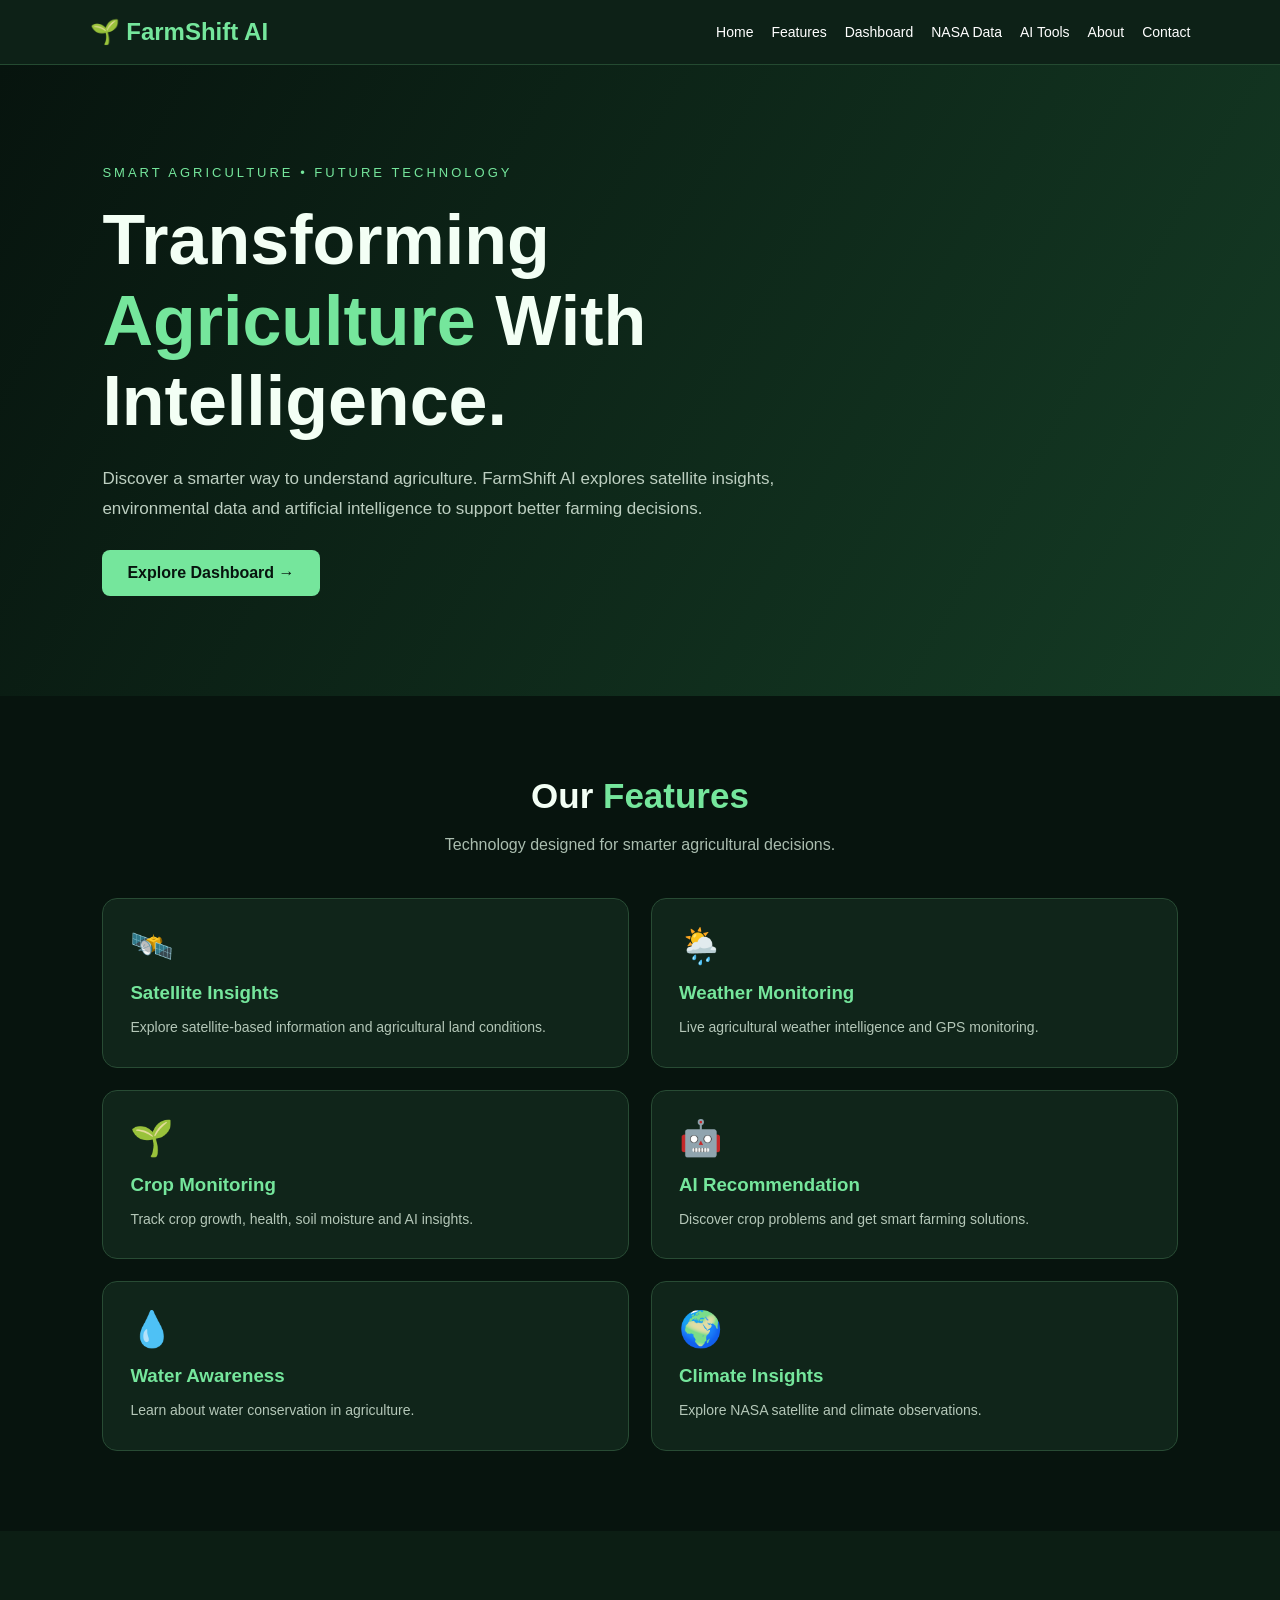
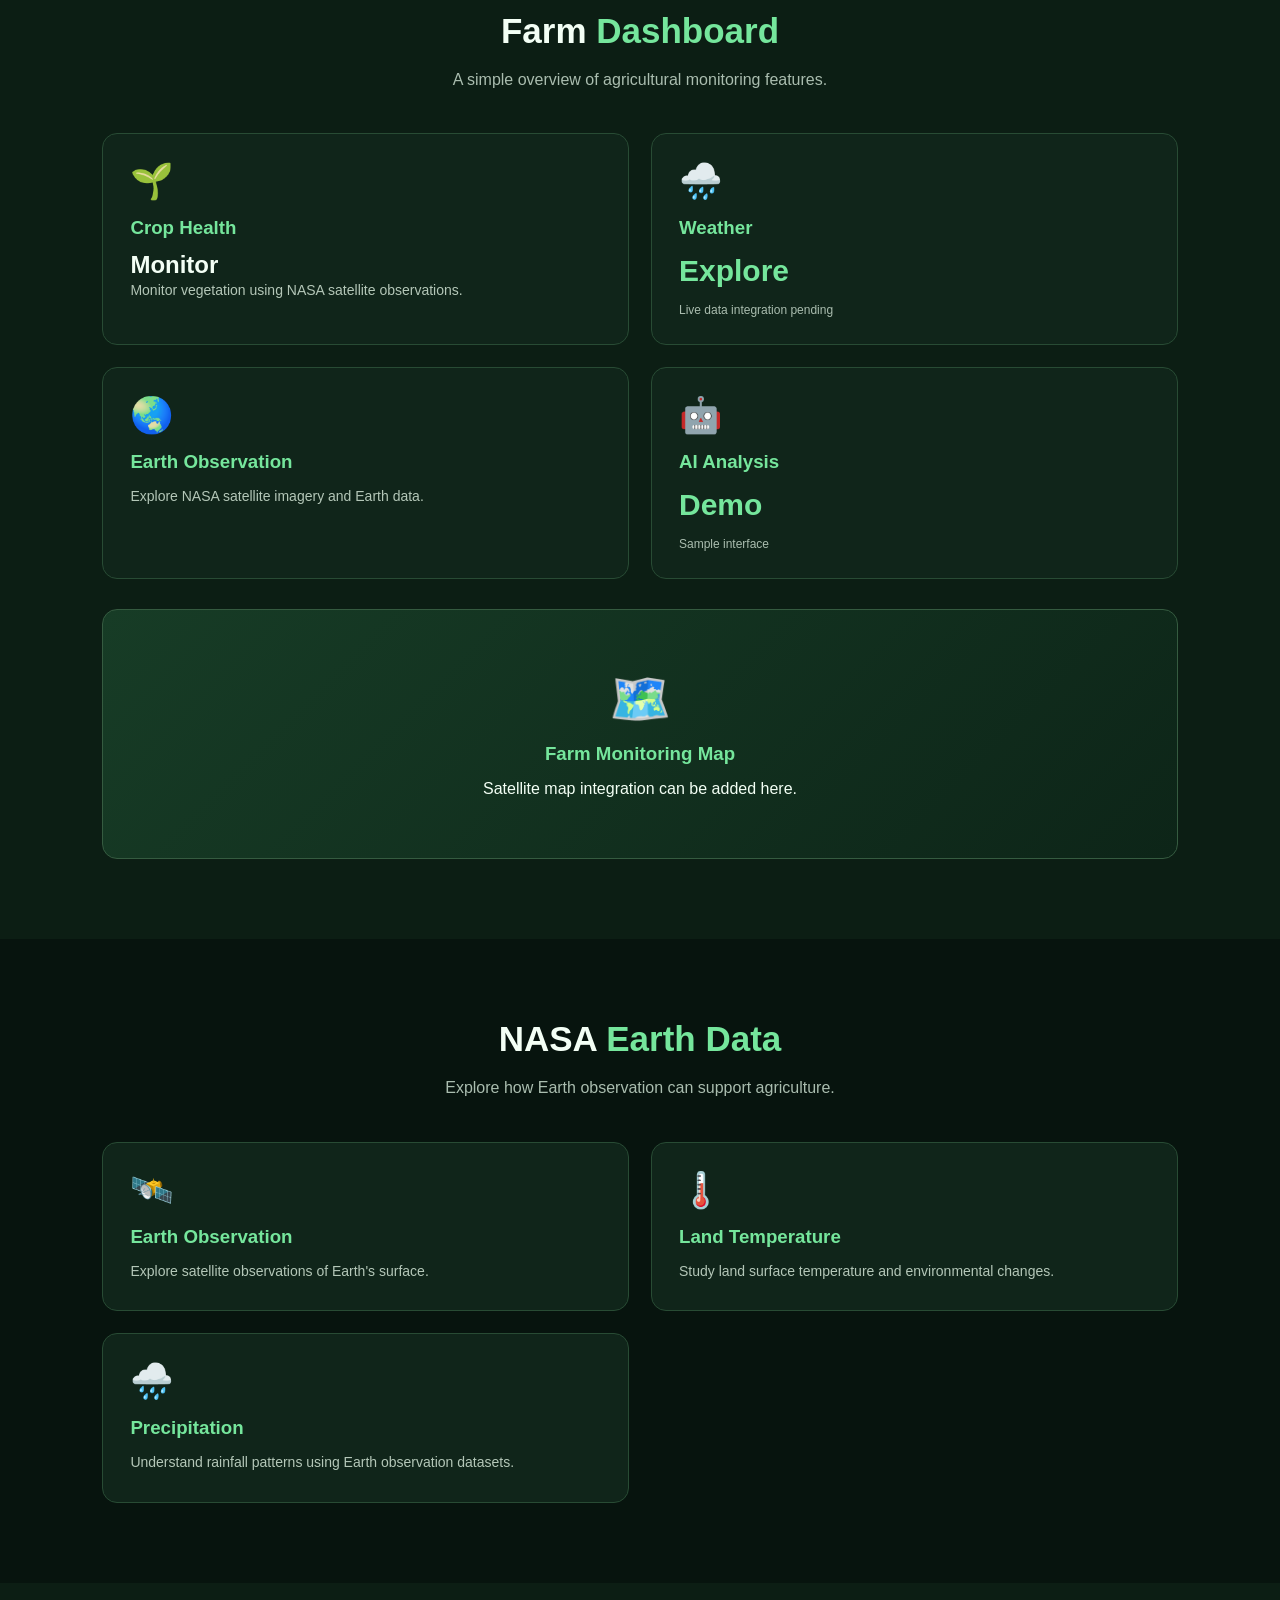
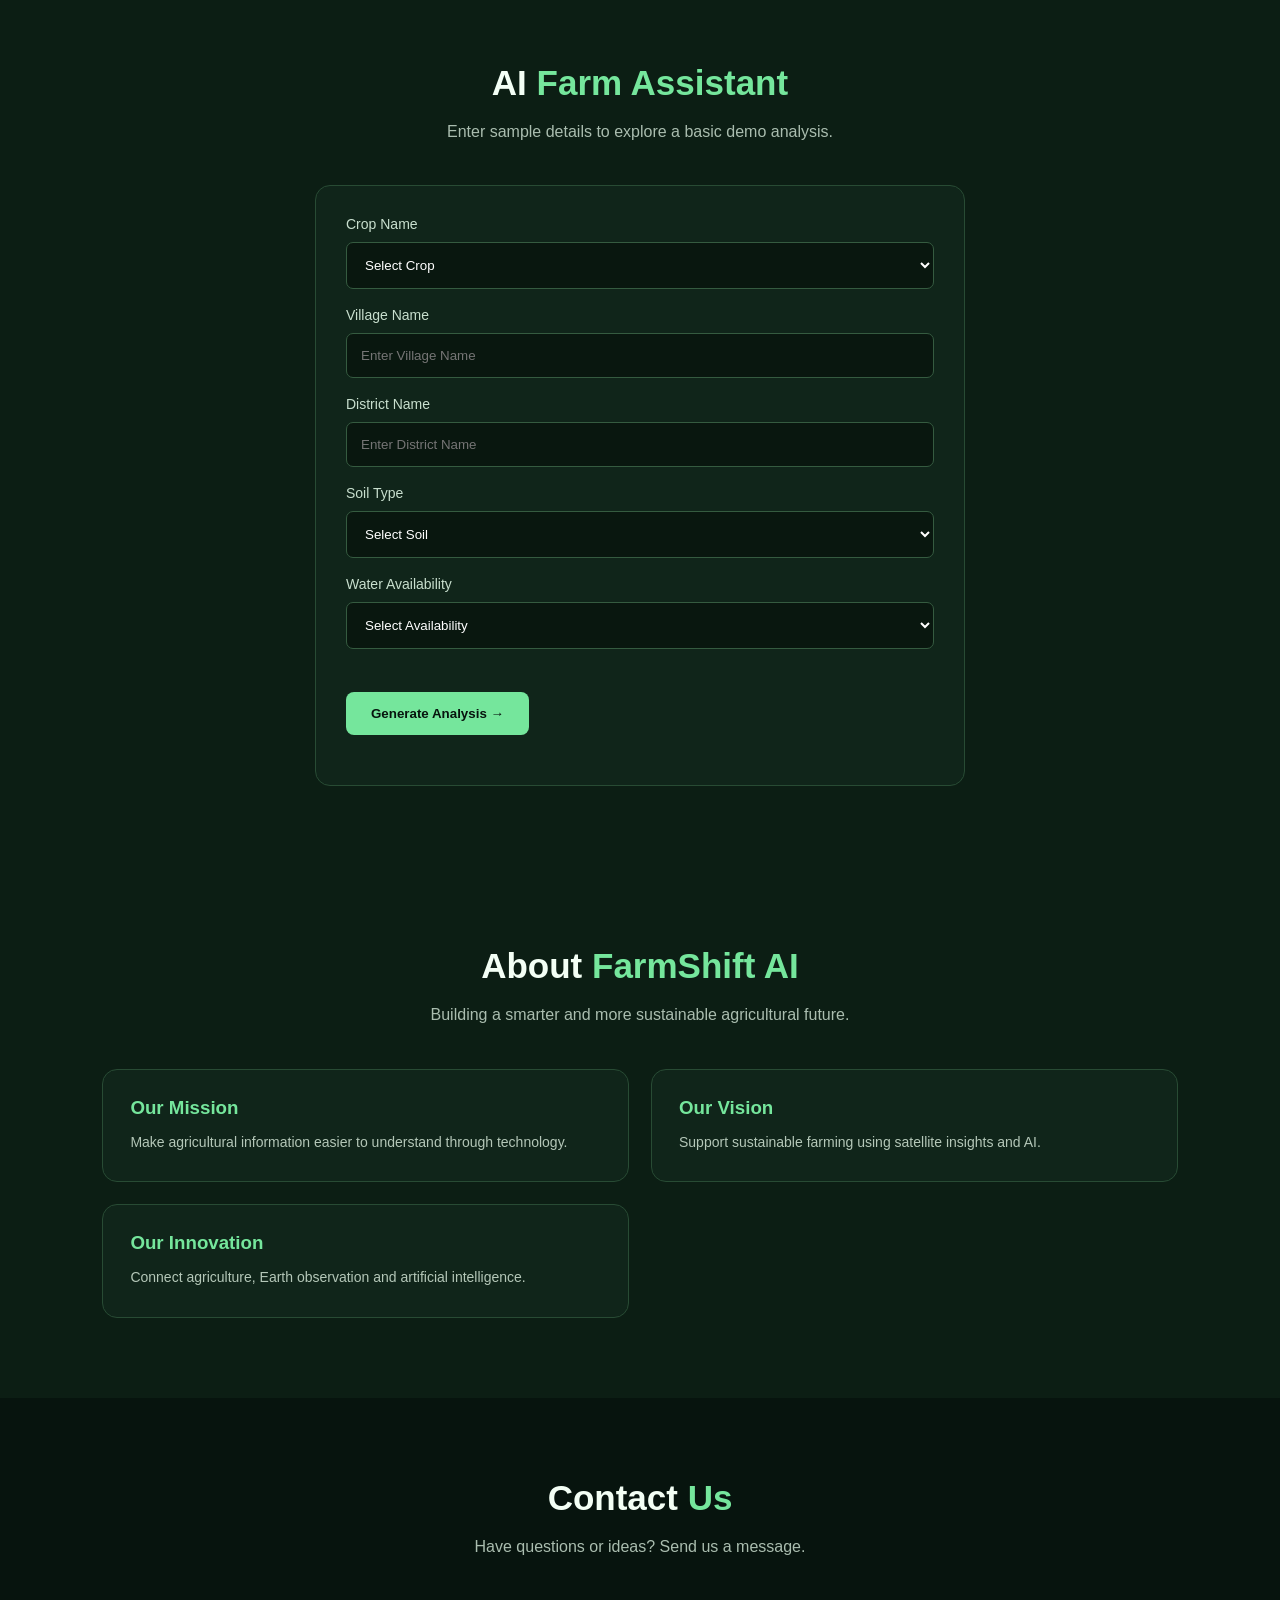
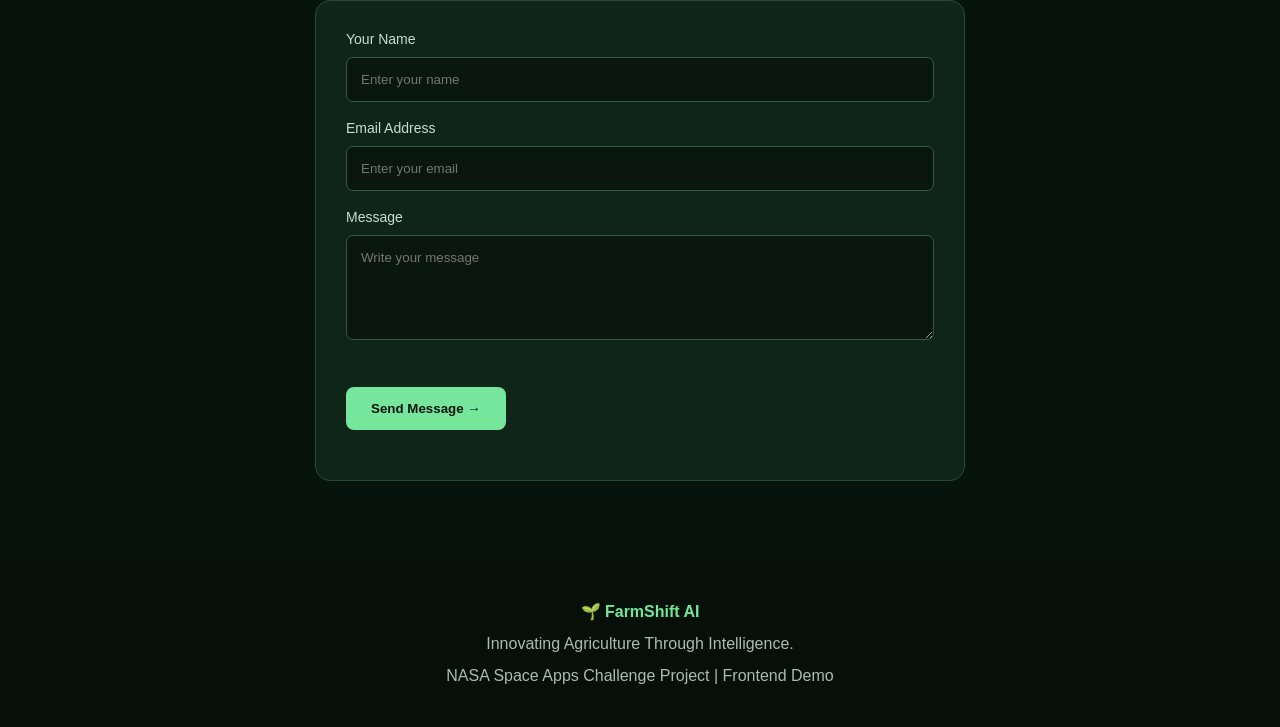
==== index.html @ 8198984f "index.html" ====
<!DOCTYPE html>
<html lang="en">
<head>
<meta charset="UTF-8">
<meta name="viewport" content="width=device-width, initial-scale=1.0">
<title>FarmShift AI - Smart Agriculture</title>

<style>
* {
 margin:0;
 padding:0;
 box-sizing:border-box;
 scroll-behavior:smooth;
 font-family:Arial,sans-serif;
}
body {
 background:#07140e;
 color:#f3fff5;
}
header {
 position:sticky;
 top:0;
 z-index:100;
 background:#0d2117;
 padding:18px 7%;
 display:flex;
 justify-content:space-between;
 align-items:center;
 border-bottom:1px solid #244a31;
}
.logo {
 font-size:24px;
 font-weight:bold;
 color:#75e69c;
}
nav {display:flex;gap:18px}
nav a {
 color:white;
 text-decoration:none;
 font-size:14px;
}
nav a:hover {color:#75e69c}
.menu {
 display:none;
 background:none;
 color:white;
 border:0;
 font-size:25px;
}
.hero {
 min-height:570px;
 padding:100px 8%;
 display:flex;
 align-items:center;
 background:linear-gradient(120deg,#07140e,#153c25);
}
.hero-content {max-width:700px}
.tag {
 color:#75e69c;
 letter-spacing:3px;
 margin-bottom:20px;
 font-size:13px;
}
h1 {
 font-size:clamp(40px,7vw,70px);
 line-height:1.15;
 margin-bottom:22px;
}
h1 span,.green {color:#75e69c}
.hero p {
 color:#bdcfc1;
 line-height:1.8;
 font-size:17px;
}
.btn {
 display:inline-block;
 margin-top:25px;
 padding:14px 25px;
 background:#75e69c;
 color:#07140e;
 border:0;
 border-radius:8px;
 font-weight:bold;
 cursor:pointer;
 text-decoration:none;
}
.btn:hover {background:#a6f5bb}
section {padding:80px 8%}
.heading {
 text-align:center;
 margin-bottom:40px;
}
.heading h2 {
 font-size:35px;
 margin-bottom:15px;
}
.heading p {
 color:#aabdaf;
 line-height:1.7;
}
.cards {
  display: grid;
  grid-template-columns: repeat(2, minmax(0, 1fr));
  gap: 22px;
  align-items: stretch;
}
.card {
  width: 100%;
  box-sizing: border-box;
  background: #10251a;
  border: 1px solid #284b34;
  border-radius: 15px;
  padding: 27px;
  transition: .3s;
}
.card:hover {
 transform:translateY(-5px);
 border-color:#75e69c;
}
.icon {font-size:35px;margin-bottom:15px}
.card h3 {
 color:#75e69c;
 margin-bottom:12px;
}
.card p {
 color:#b4c7b8;
 line-height:1.7;
 font-size:14px;
}
.dashboard {background:#0c1e14}
.stat {
 font-size:30px;
 color:#75e69c;
 font-weight:bold;
 margin:15px 0;
}
.small {color:#aabdaf;font-size:12px}
.map {
 min-height:250px;
 margin-top:30px;
 padding:25px;
 border-radius:15px;
 background:linear-gradient(135deg,#173c26,#0d2518);
 border:1px solid #355b40;
 display:flex;
 align-items:center;
 justify-content:center;
 text-align:center;
}
.map h3 {color:#75e69c;margin:15px}
.formbox {
 max-width:650px;
 margin:auto;
 background:#10251a;
 border:1px solid #284b34;
 padding:30px;
 border-radius:15px;
}
label {
 display:block;
 color:#c8dfce;
 font-size:14px;
}
input,select,textarea {
 width:100%;
 padding:14px;
 margin:10px 0 18px;
 background:#09170f;
 color:white;
 border:1px solid #355b40;
 border-radius:7px;
}
.result {
 margin-top:20px;
 color:#75e69c;
 line-height:1.8;
}
.about {background:#0c1e14}
footer {
 background:#061009;
 text-align:center;
 padding:35px;
 color:#aabdaf;
 line-height:2;
}
footer strong {color:#75e69c}

@media(max-width:750px) {
 header {padding:17px 5%}
 .menu {display:block}
 nav {
  display:none;
  position:absolute;
  top:65px;
  left:0;
  width:100%;
  padding:20px;
  background:#0d2117;
  flex-direction:column;
 }
 nav.show {display:flex}
 .hero {padding:80px 7%;min-height:480px}
 section {padding:65px 6%}
 .heading h2 {font-size:29px}
}
</style>
</head>

<body>

<header>
 <div class="logo">🌱 FarmShift AI</div>
 <button class="menu" onclick="toggleMenu()">☰</button>
 <nav id="nav">
  <a href="#home">Home</a>
  <a href="#features">Features</a>
  <a href="#dashboard">Dashboard</a>
  <a href="#nasa">NASA Data</a>
  <a href="#ai">AI Tools</a>
  <a href="#about">About</a>
  <a href="#contact">Contact</a>
 </nav>
</header>

<!-- HOME -->
<div class="hero" id="home">
 <div class="hero-content">
  <div class="tag">SMART AGRICULTURE • FUTURE TECHNOLOGY</div>
  <h1>Transforming <span>Agriculture</span> With Intelligence.</h1>
  <p>Discover a smarter way to understand agriculture. FarmShift AI explores satellite insights, environmental data and artificial intelligence to support better farming decisions.</p>
  <a href="#dashboard" class="btn">Explore Dashboard →</a>
 </div>
</div>

<!-- FEATURES -->
<section id="features">
 <div class="heading">
  <h2>Our <span class="green">Features</span></h2>
  <p>Technology designed for smarter agricultural decisions.</p>
 </div>
 
<div class="cards">
  <div class="card" onclick="window.location.href='/satellite'">
    <div class="icon">🛰️</div>
    <h3>Satellite Insights</h3>
    <p>Explore satellite-based information and agricultural land conditions.</p>
  </div>

  <div class="card" onclick="window.location.href='/weather-dashboard'">
    <div class="icon">🌦️</div>
    <h3>Weather Monitoring</h3>
    <p>Live agricultural weather intelligence and GPS monitoring.</p>
  </div>

  
<div class="card" onclick="window.location.href='/crop'">
    <div class="icon">🌱</div>
    <h3>Crop Monitoring</h3>
    <p>Track crop growth, health, soil moisture and AI insights.</p>
</div>
 

  
<div class="card" onclick="window.location.href='/ai-recommendation'">
    <div class="icon">🤖</div>
    <h3>AI Recommendation</h3>
    <p>Discover crop problems and get smart farming solutions.</p>
</div>
 

  <div class="card" onclick="window.location.href='/water-awareness'">
    <div class="icon">💧</div>
    <h3>Water Awareness</h3>
    <p>Learn about water conservation in agriculture.</p>
  </div>

  <div class="card" onclick="window.location.href='/climate-insights'">
    <div class="icon">🌍</div>
    <h3>Climate Insights</h3>
    <p>Explore NASA satellite and climate observations.</p>
  </div>
 

 
</div>
</section>
 

<!-- DASHBOARD -->
<section class="dashboard" id="dashboard">

 <div class="heading">
  <h2>Farm <span class="green">Dashboard</span></h2>
  <p>A simple overview of agricultural monitoring features.</p>
 </div>

 <div class="cards">

  <div class="card" onclick="window.location.href='/crop-health'">
    <div class="icon">🌱</div>
    <h3>Crop Health</h3>
    <h2>Monitor</h2>
    <p>Monitor vegetation using NASA satellite observations.</p>
  </div>

  <!-- Weather -->
  <div class="card" onclick="window.location.href='/weather-dashboard'">
   <div class="icon">🌧️</div>
   <h3>Weather</h3>
   <div class="stat">Explore</div>
   <div class="small">Live data integration pending</div>
  </div>

  <!-- Satellite -->
  <div class="card" onclick="window.location.href='/earth-observation'">
    <div class="icon">🌏</div>
    <h3>Earth Observation</h3>
    <p>Explore NASA satellite imagery and Earth data.</p>
</div>

  <!-- AI Analysis -->
  <div class="card" onclick="showFeature('dashboardAI')">
   <div class="icon">🤖</div>
   <h3>AI Analysis</h3>
   <div class="stat">Demo</div>
   <div class="small">Sample interface</div>
  </div>

 </div>

 <!-- Farm Monitoring Map -->
 <div class="map" onclick="showFeature('map')">

  <div>
   <div style="font-size:50px">🗺️</div>
   <h3>Farm Monitoring Map</h3>
   <p>Satellite map integration can be added here.</p>
  </div>

 </div>

</section>

<!-- NASA DATA -->
<section id="nasa">
 <div class="heading">
  <h2>NASA <span class="green">Earth Data</span></h2>
  <p>Explore how Earth observation can support agriculture.</p>
 </div>
 <div class="cards">
  <div class="card">
   <div class="icon">🛰️</div>
   <h3>Earth Observation</h3>
   <p>Explore satellite observations of Earth's surface.</p>
  </div>
  <div class="card">
   <div class="icon">🌡️</div>
   <h3>Land Temperature</h3>
   <p>Study land surface temperature and environmental changes.</p>
  </div>
  <div class="card">
   <div class="icon">🌧️</div>
   <h3>Precipitation</h3>
   <p>Understand rainfall patterns using Earth observation datasets.</p>
  </div>
 </div>
</section>

<!-- AI ASSISTANT -->
<section class="dashboard" id="ai">
 <div class="heading">
  <h2>AI <span class="green">Farm Assistant</span></h2>
  <p>Enter sample details to explore a basic demo analysis.</p>
 </div>
 <div class="formbox">
  <label>Crop Name</label>
  <select id="crop">
   <option value="">Select Crop</option>
   <option>Rice</option>
   <option>Wheat</option>
   <option>Maize</option>
   <option>Cotton</option>
   <option>Sugarcane</option>
  </select>
  <label>Village Name</label>
  <input type="text" id="village" placeholder="Enter Village Name">

  <label>District Name</label>
  <input type="text" id="district" placeholder="Enter District Name">
  <label>Soil Type</label>
  <select id="soil">
   <option value="">Select Soil</option>
   <option>Clay</option>
   <option>Sandy</option>
   <option>Loamy</option>
   <option>Black Soil</option>
  </select>

  <label>Water Availability</label>
  <select id="water">
   <option value="">Select Availability</option>
   <option>Low</option>
   <option>Medium</option>
   <option>High</option>
  </select>

  <button class="btn" onclick="analyze()">Generate Analysis →</button>
  <div class="result" id="result"></div>
 </div>
</section>

<!-- ABOUT -->
<section class="about" id="about">
 <div class="heading">
  <h2>About <span class="green">FarmShift AI</span></h2>
  <p>Building a smarter and more sustainable agricultural future.</p>
 </div>
 <div class="cards">
  <div class="card">
   <h3>Our Mission</h3>
   <p>Make agricultural information easier to understand through technology.</p>
  </div>
  <div class="card">
   <h3>Our Vision</h3>
   <p>Support sustainable farming using satellite insights and AI.</p>
  </div>
  <div class="card">
   <h3>Our Innovation</h3>
   <p>Connect agriculture, Earth observation and artificial intelligence.</p>
  </div>
 </div>
</section>

<!-- CONTACT -->
<section id="contact">
 <div class="heading">
  <h2>Contact <span class="green">Us</span></h2>
  <p>Have questions or ideas? Send us a message.</p>
 </div>
 <div class="formbox">
  <label>Your Name</label>
  <input type="text" id="name" placeholder="Enter your name">

  <label>Email Address</label>
  <input type="email" id="email" placeholder="Enter your email">

  <label>Message</label>
  <textarea id="message" rows="5" placeholder="Write your message"></textarea>

  <button class="btn" onclick="sendMessage()">Send Message →</button>
  <div class="result" id="contactResult"></div>
 </div>
</section>

<footer>
 <p>🌱 <strong>FarmShift AI</strong></p>
 <p>Innovating Agriculture Through Intelligence.</p>
 <p>NASA Space Apps Challenge Project | Frontend Demo</p>
</footer>

<script>
function toggleMenu() {
 document.getElementById("nav").classList.toggle("show");
}

document.querySelectorAll("nav a").forEach(link => {
 link.addEventListener("click", () => {
  document.getElementById("nav").classList.remove("show");
 });
});



async function analyze() {
let crop = document.getElementById("crop").value;
let soil = document.getElementById("soil").value;
let water = document.getElementById("water").value;
let village = document.getElementById("village").value;
let district = document.getElementById("district").value;
let result = document.getElementById("result");

if (!crop || !soil || !water|| !village || !district) {  
    result.innerHTML = "Please select all details.";  
    return;  
}  

result.innerHTML = "Connecting to FarmShift AI server...";  

try {  
    const response = await fetch("/api/analyze", {  
        method: "POST",  
        headers: {  
            "Content-Type": "application/json"  
        },  
        
body: JSON.stringify({
    crop: crop,
    village: village,
    district: district,
    soil: soil,
    water: water
})
     
    });  

    const data = await response.json();  

    if (!response.ok) {  
        throw new Error(data.error || "Analysis failed");  
    }  

    result.innerHTML =
    "✅ Backend Analysis Generated<br><br>" +
    "Crop: " + data.crop + "<br>" +
    "Soil: " + data.soil + "<br>" +
    "Water: " + data.water + "<br><br>" +

    "<h3>🌿 Vegetation Analysis</h3>" +
    "Vegetation Status: " +
    (data.vegetation || "Data not available") +
    "<br><br>" +

    "<h3>🤖 AI Recommendation</h3>" +
    (data.recommendation || "No suggestion available") +
    "<br><br>" +

    "<small>Demo analysis. Not scientifically validated.</small>";

} catch (error) {  
    result.innerHTML = "Server error: " + error.message;  
}

}
 

function sendMessage() {
 let name = document.getElementById("name").value.trim();
 let email = document.getElementById("email").value.trim();
 let message = document.getElementById("message").value.trim();

 let output = document.getElementById("contactResult");

 if (!name || !email || !message) {
  output.innerText = "Please fill all fields.";
  return;
 }

 output.innerText =
  "Thank you, " + name +
  "! This is a frontend demo. Message delivery is not connected yet.";
}
 
function showFeature(feature) {
  const features = {
    satellite: {
      title: "🛰️ Satellite Insights",
      description: "Explore satellite-based agricultural land information and vegetation conditions."
    },
    weather: {
      title: "🌦️ Weather Monitoring",
      description: "Monitor weather conditions and understand their impact on farming."
    },
    crop: {
      title: "🌿 Crop Monitoring",
      description: "Understand crop health, vegetation status and field conditions."
    },
    ai: {
      title: "🤖 AI Recommendations",
      description: "Get agricultural suggestions based on crop, soil and water information."
    },
    water: {
      title: "💧 Water Awareness",
      description: "Learn about water availability and sustainable irrigation practices."
    },
    climate: {
      title: "🌍 Climate Insights",
      description: "Explore climate patterns and their effects on agriculture."
    },
   
nasa: {
    icon: "🛰️",
    title: "NASA Earth Data",
    description: "Explore NASA Earth observation data for agricultural monitoring.",
    details: [
        "Explore satellite imagery.",
        "Monitor vegetation conditions.",
        "Study land surface temperature.",
        "Explore rainfall and climate datasets.",
        "Access NASA Earth observation information."
    ]
},
   
  };

  const item = features[feature];

  if (!item) return;

  const oldPopup = document.getElementById("featurePopup");
  if (oldPopup) oldPopup.remove();

  document.body.insertAdjacentHTML("beforeend", `
    <div id="featurePopup"
      style="position:fixed;inset:0;background:#0009;
      display:flex;align-items:center;justify-content:center;
      z-index:9999;padding:20px;">

      <div style="background:white;padding:30px;
        border-radius:16px;max-width:400px;width:100%;
        color:#222;">

        <h2>${item.title}</h2>
        <p>${item.description}</p>

        <button onclick="document.getElementById('featurePopup').remove()"
          style="background:#16a34a;color:white;
          padding:12px 24px;border:0;border-radius:8px;
          cursor:pointer;">
          Close
        </button>

      </div>
    </div>
  `);
 }



function showFeature(feature) {
    const features = {
        satellite: {
            icon: "🛰️",
            title: "Satellite Insights",
            description: "Satellite-based agricultural insights.",
            details: [
                "Monitor land and field conditions.",
                "Observe vegetation changes.",
                "Support better farming decisions."
            ]
        },
        weather: {
            icon: "🌦️",
            title: "Weather Monitoring",
            description: "Weather information for farming.",
            details: [
                "Monitor temperature.",
                "Check rainfall conditions.",
                "Understand weather changes."
            ]
        },
        crop: {
            icon: "🌱",
            title: "Crop Monitoring",
            description: "Monitor crop growth and field conditions.",
            details: [
                "Track crop growth.",
                "Identify possible crop problems.",
                "Improve crop management."
            ]
        },
        ai: {
            icon: "🤖",
            title: "AI Recommendations",
            description: "AI-based farming recommendations.",
            details: [
                "Get crop-related suggestions.",
                "Receive soil-based guidance.",
                "Support farming decisions."
            ]
        },
        water: {
            icon: "💧",
            title: "Water Awareness",
            description: "Understand water availability and usage.",
            details: [
                "Monitor water requirements.",
                "Understand irrigation needs.",
                "Encourage water conservation."
            ]
        },
        climate: {
            icon: "🌍",
            title: "Climate Insights",
            description: "Understand climate conditions affecting agriculture.",
            details: [
                "Monitor climate changes.",
                "Understand environmental conditions.",
                "Support climate-aware farming."
            ]
        },
        dashboardCrop: {
            icon: "🌾",
            title: "Crop Dashboard",
            description: "Crop monitoring overview.",
            details: ["View crop information.", "Monitor field conditions."]
        },
        dashboardWeather: {
            icon: "🌤️",
            title: "Weather Dashboard",
            description: "Weather monitoring overview.",
            details: ["View weather conditions.", "Monitor rainfall and temperature."]
        },
        dashboardSatellite: {
            icon: "🛰️",
            title: "Satellite Dashboard",
            description: "Satellite monitoring overview.",
            details: ["View satellite insights.", "Observe field changes."]
        },
        dashboardAI: {
            icon: "🤖",
            title: "AI Dashboard",
            description: "AI farming assistance.",
            details: ["View AI recommendations.", "Get farming guidance."]
        },
        map: {
            icon: "🗺️",
            title: "Farm Map",
            description: "Farm location and map information.",
            details: ["View farm locations.", "Explore field information."]
        },
     nasa: {
    icon: "🛰️",
    title: "NASA Earth Data",
    description: "Explore NASA Earth observation data for agricultural monitoring.",
    details: [
        "Explore satellite imagery.",
        "Monitor vegetation conditions.",
        "Study land surface temperature.",
        "Explore rainfall and climate datasets.",
        "Access NASA Earth observation information."
    ]
},
    };

    const data = features[feature];

    if (!data) return;

    const oldModal = document.getElementById("featureModal");
    if (oldModal) oldModal.remove();

    const modal = document.createElement("div");
    modal.id = "featureModal";

    modal.style.cssText = `
        position: fixed;
        inset: 0;
        background: rgba(0,0,0,0.75);
        display: flex;
        align-items: center;
        justify-content: center;
        z-index: 999999;
        padding: 20px;
    `;

    modal.innerHTML = `
        <div style="
            background: white;
            color: #183b2b;
            padding: 30px;
            border-radius: 18px;
            width: 100%;
            max-width: 500px;
            position: relative;
            text-align: center;
        ">
            <button id="closeFeatureModal" style="
                position: absolute;
                top: 12px;
                right: 15px;
                border: none;
                background: none;
                font-size: 26px;
                cursor: pointer;
            ">×</button>

            <div style="font-size: 45px;">${data.icon}</div>

            <h2>${data.title}</h2>

            <p>${data.description}</p>

            <ul style="text-align:left; line-height:2;">
                ${data.details.map(item => `<li>${item}</li>`).join("")}
            </ul>

            <button id="doneFeatureModal" style="
                background: #176b45;
                color: white;
                border: none;
                padding: 12px 30px;
                border-radius: 8px;
                cursor: pointer;
                margin-top: 15px;
            ">Close</button>
        </div>
    `;

    document.body.appendChild(modal);

    function closeFeature() {
        modal.remove();
        document.removeEventListener("keydown", handleEscape);
    }

    function handleEscape(event) {
        if (event.key === "Escape") {
            closeFeature();
        }
    }

    document.getElementById("closeFeatureModal").onclick = closeFeature;
    document.getElementById("doneFeatureModal").onclick = closeFeature;

    modal.addEventListener("click", function(event) {
        if (event.target === modal) {
            closeFeature();
        }
    });

    document.addEventListener("keydown", handleEscape);
}
 

 
</script>

</body>
                </html>
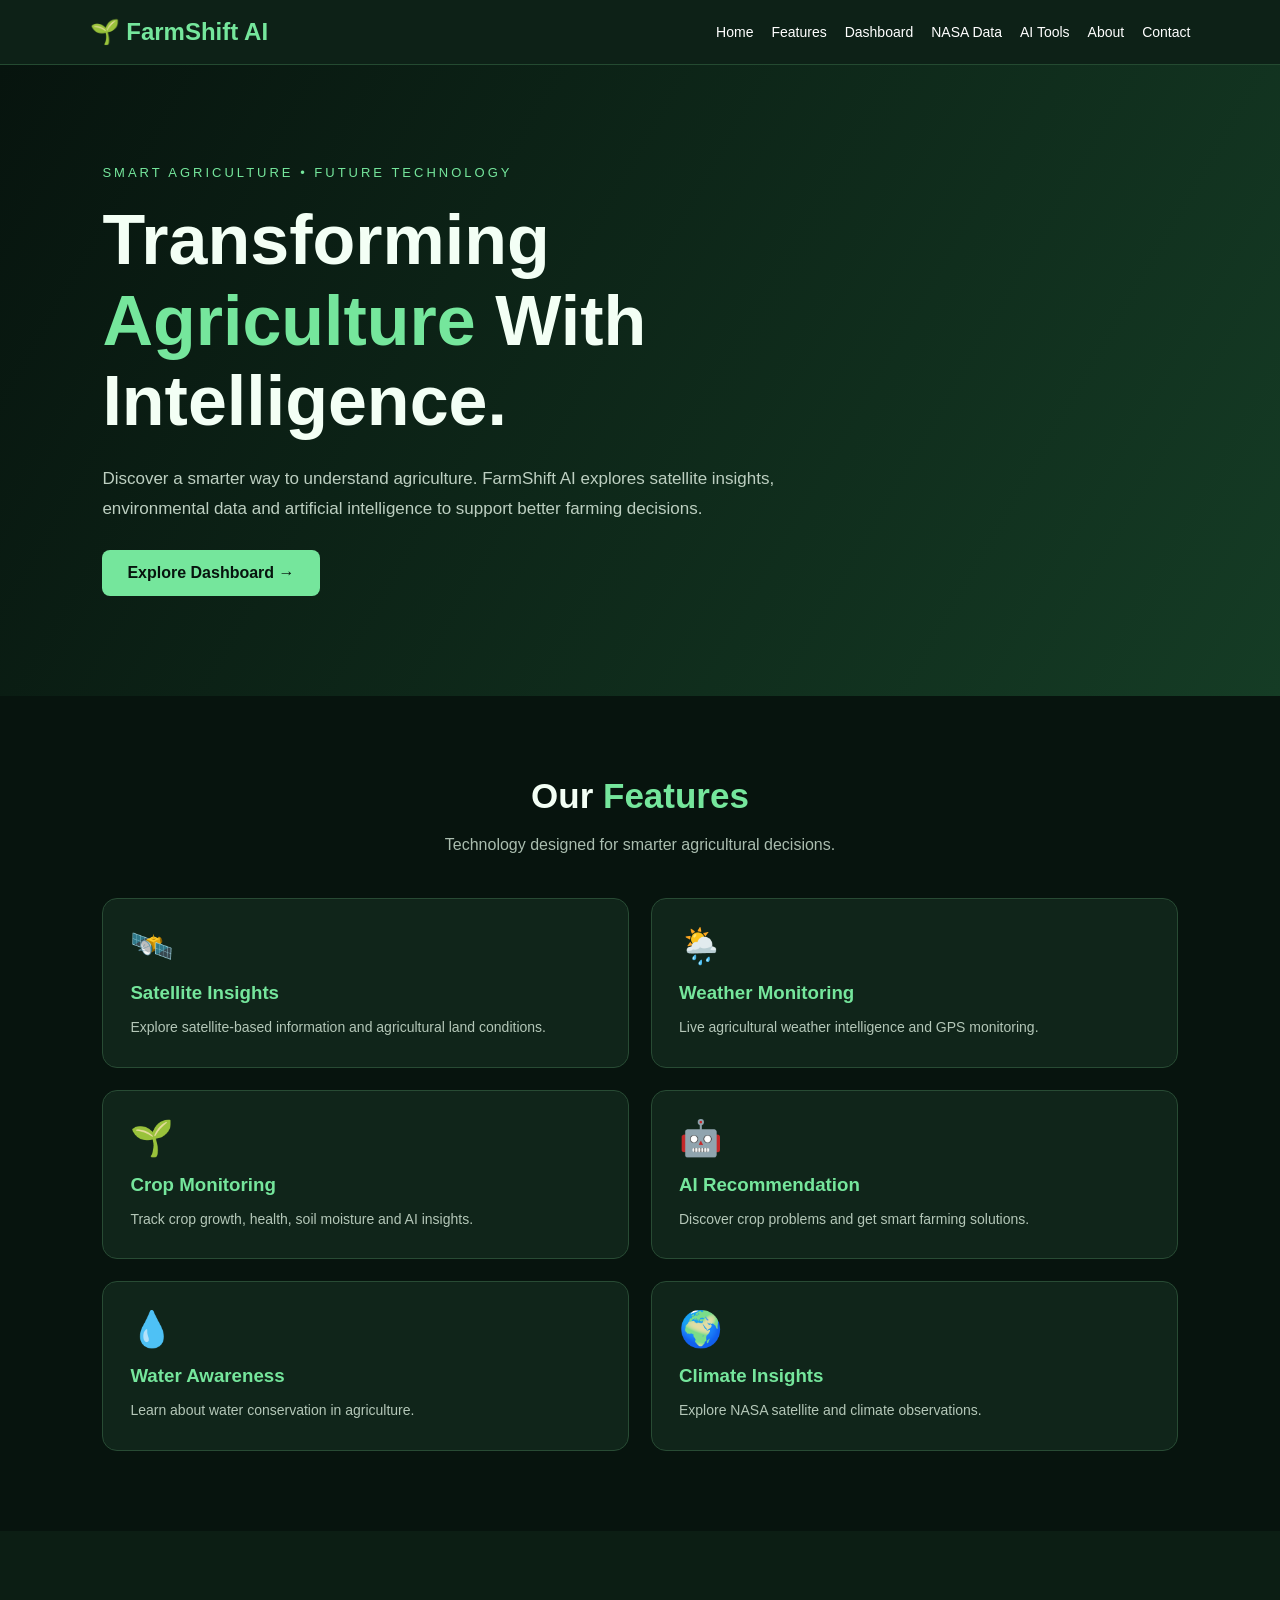
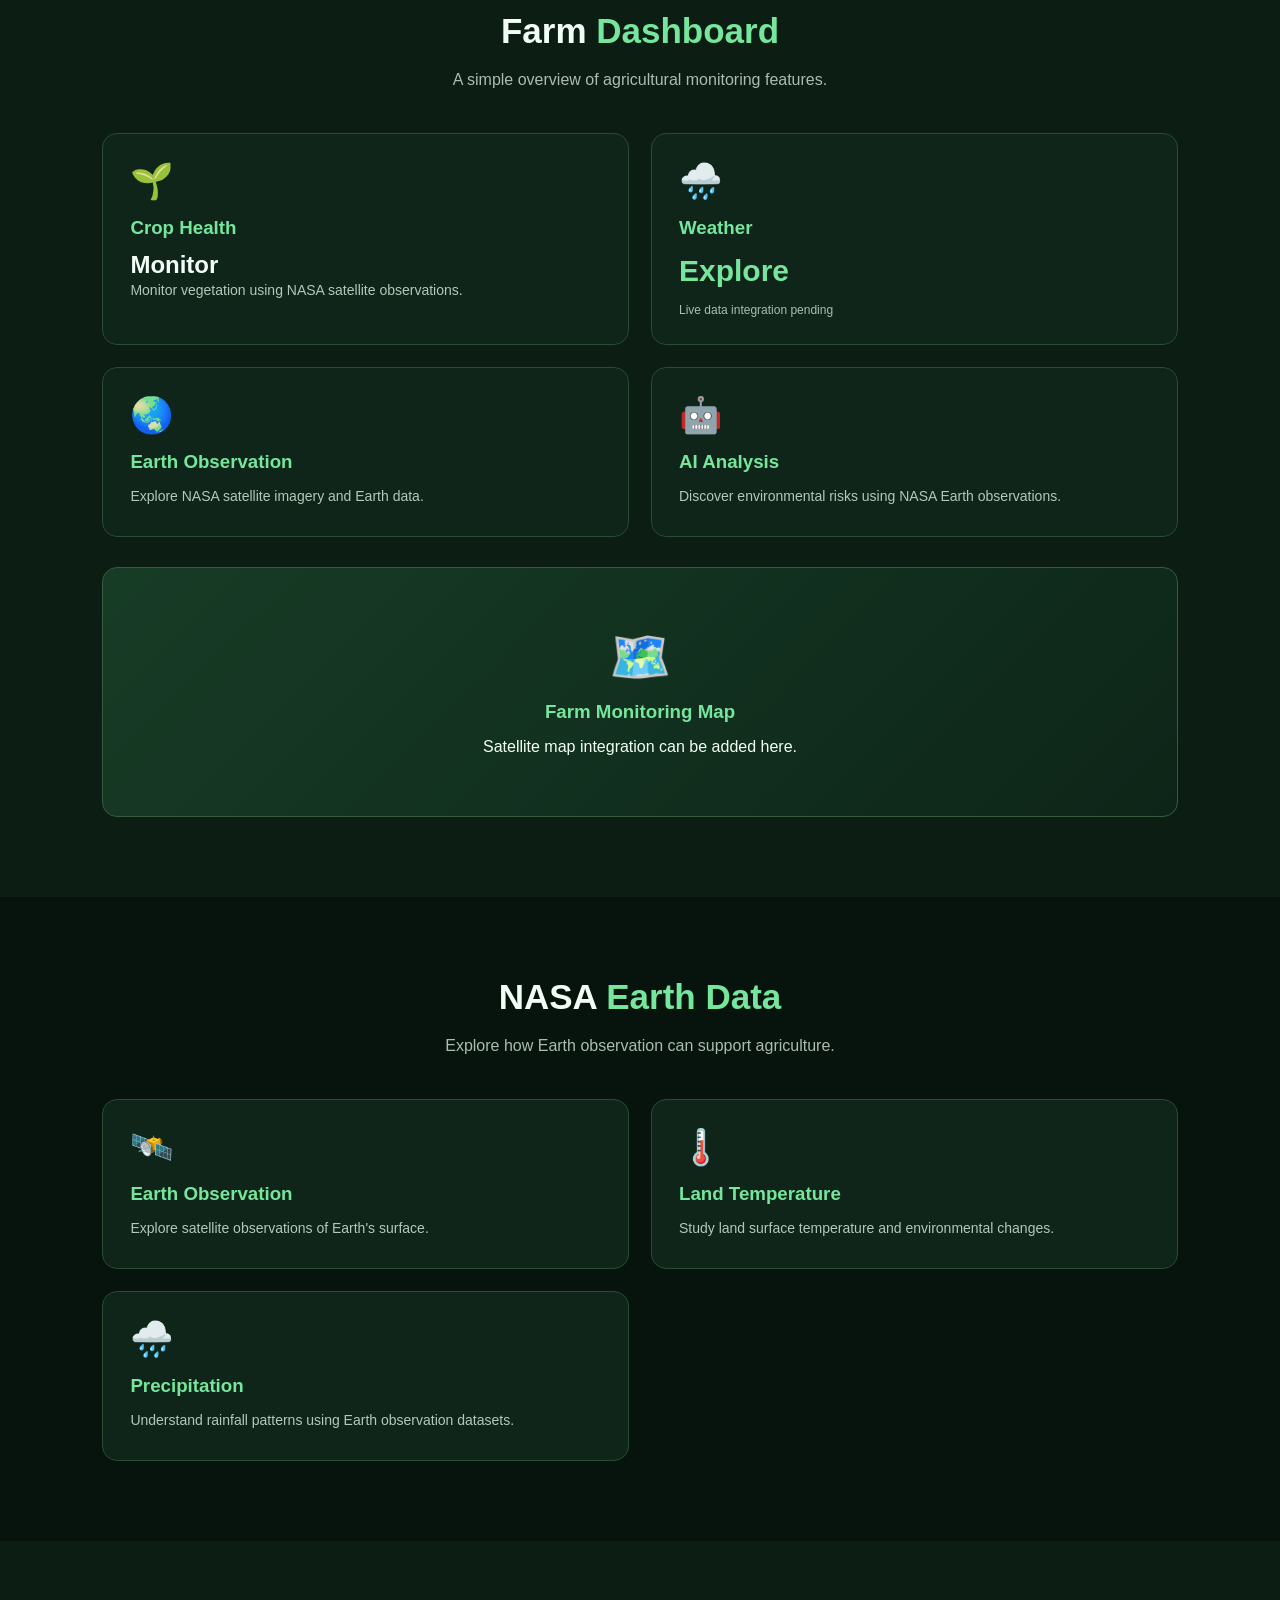
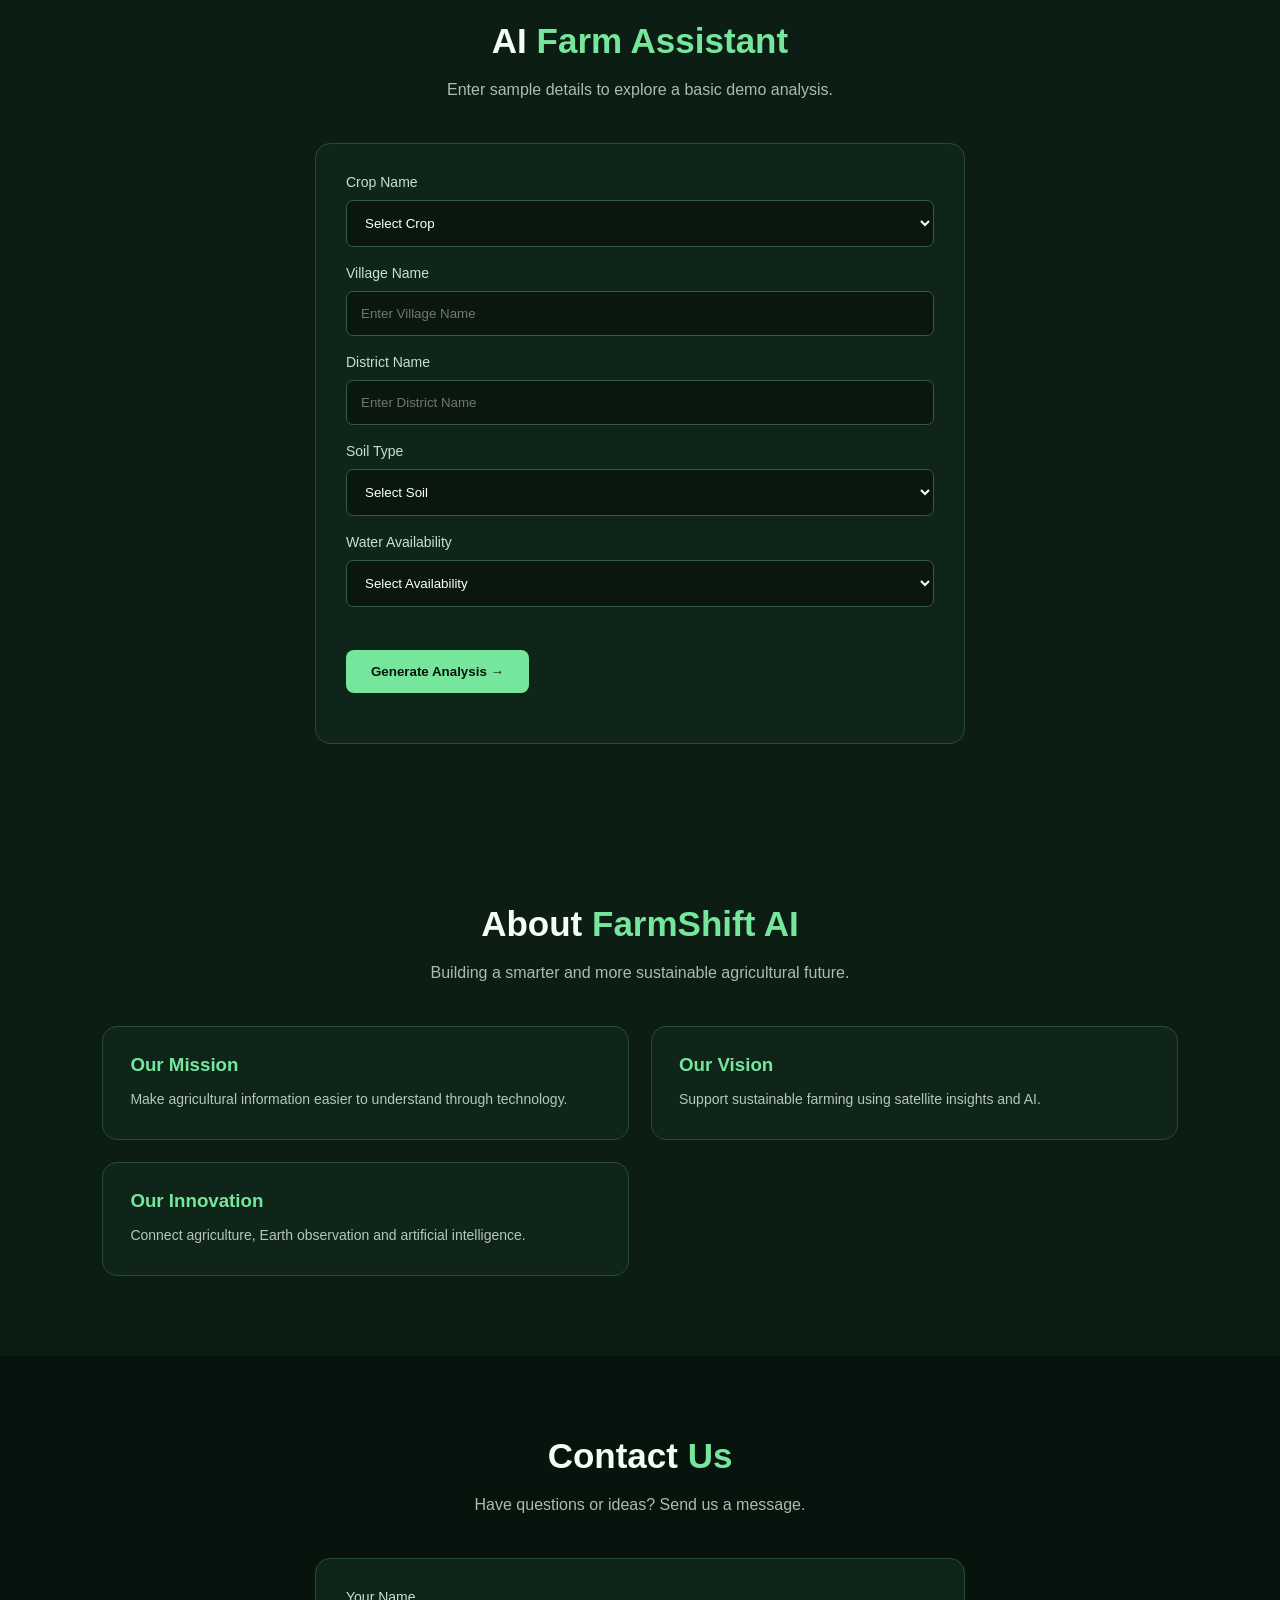
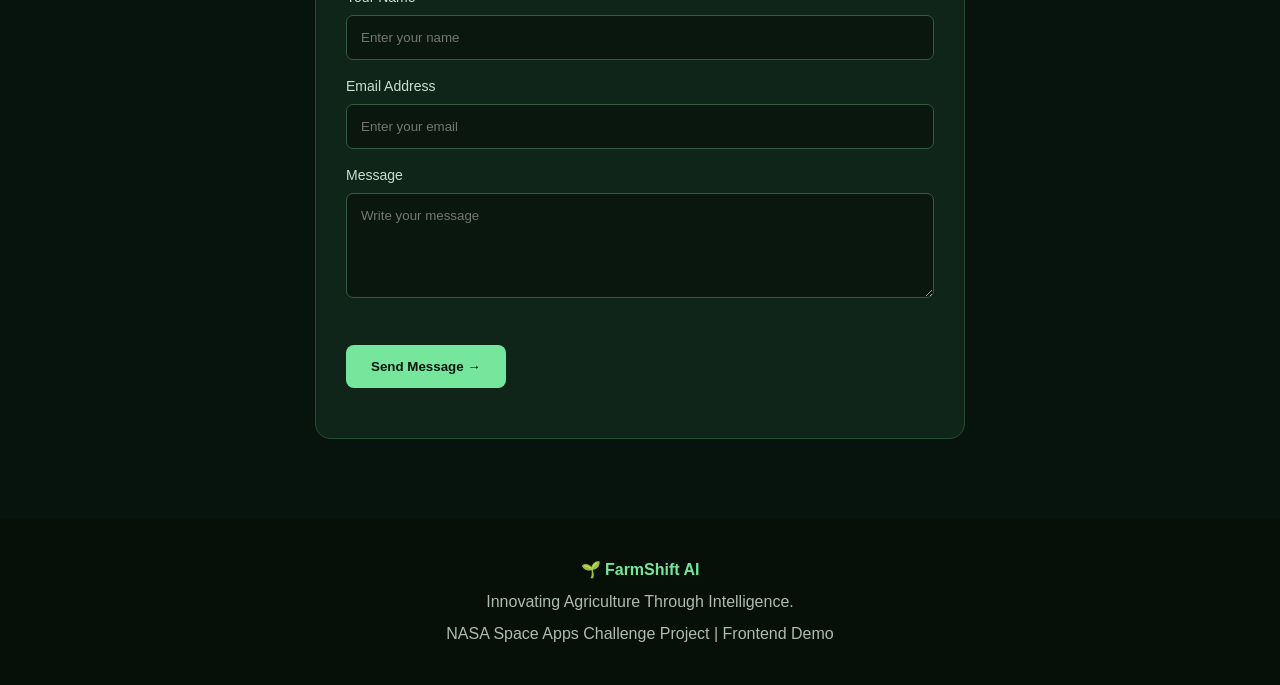
==== commit f31cf272: "index.html" ====
--- a/index.html
+++ b/index.html
@@ -320,12 +320,11 @@
 </div>
 
   <!-- AI Analysis -->
-  <div class="card" onclick="showFeature('dashboardAI')">
-   <div class="icon">🤖</div>
-   <h3>AI Analysis</h3>
-   <div class="stat">Demo</div>
-   <div class="small">Sample interface</div>
-  </div>
+  <div class="card" onclick="window.location.href='/ai-analysis'">
+    <div class="icon">🤖</div>
+    <h3>AI Analysis</h3>
+    <p>Discover environmental risks using NASA Earth observations.</p>
+</div>
 
  </div>
 
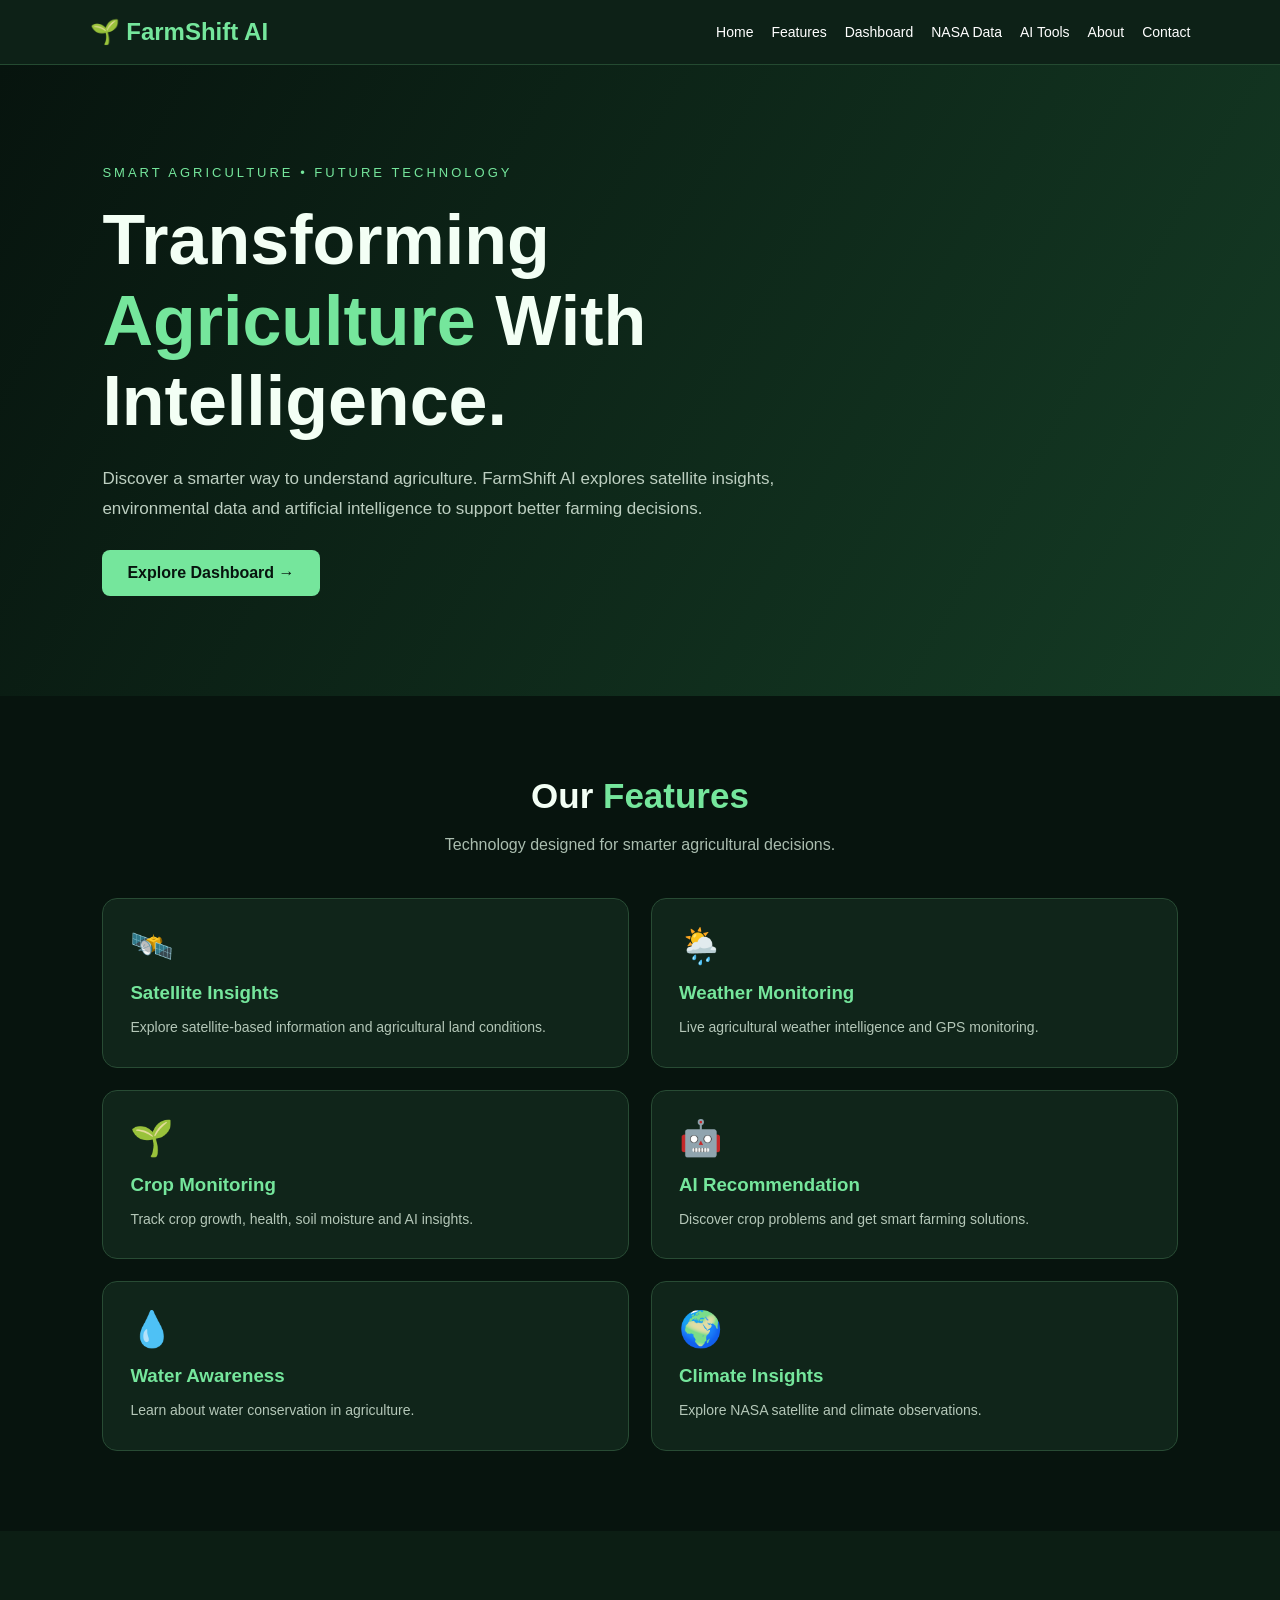
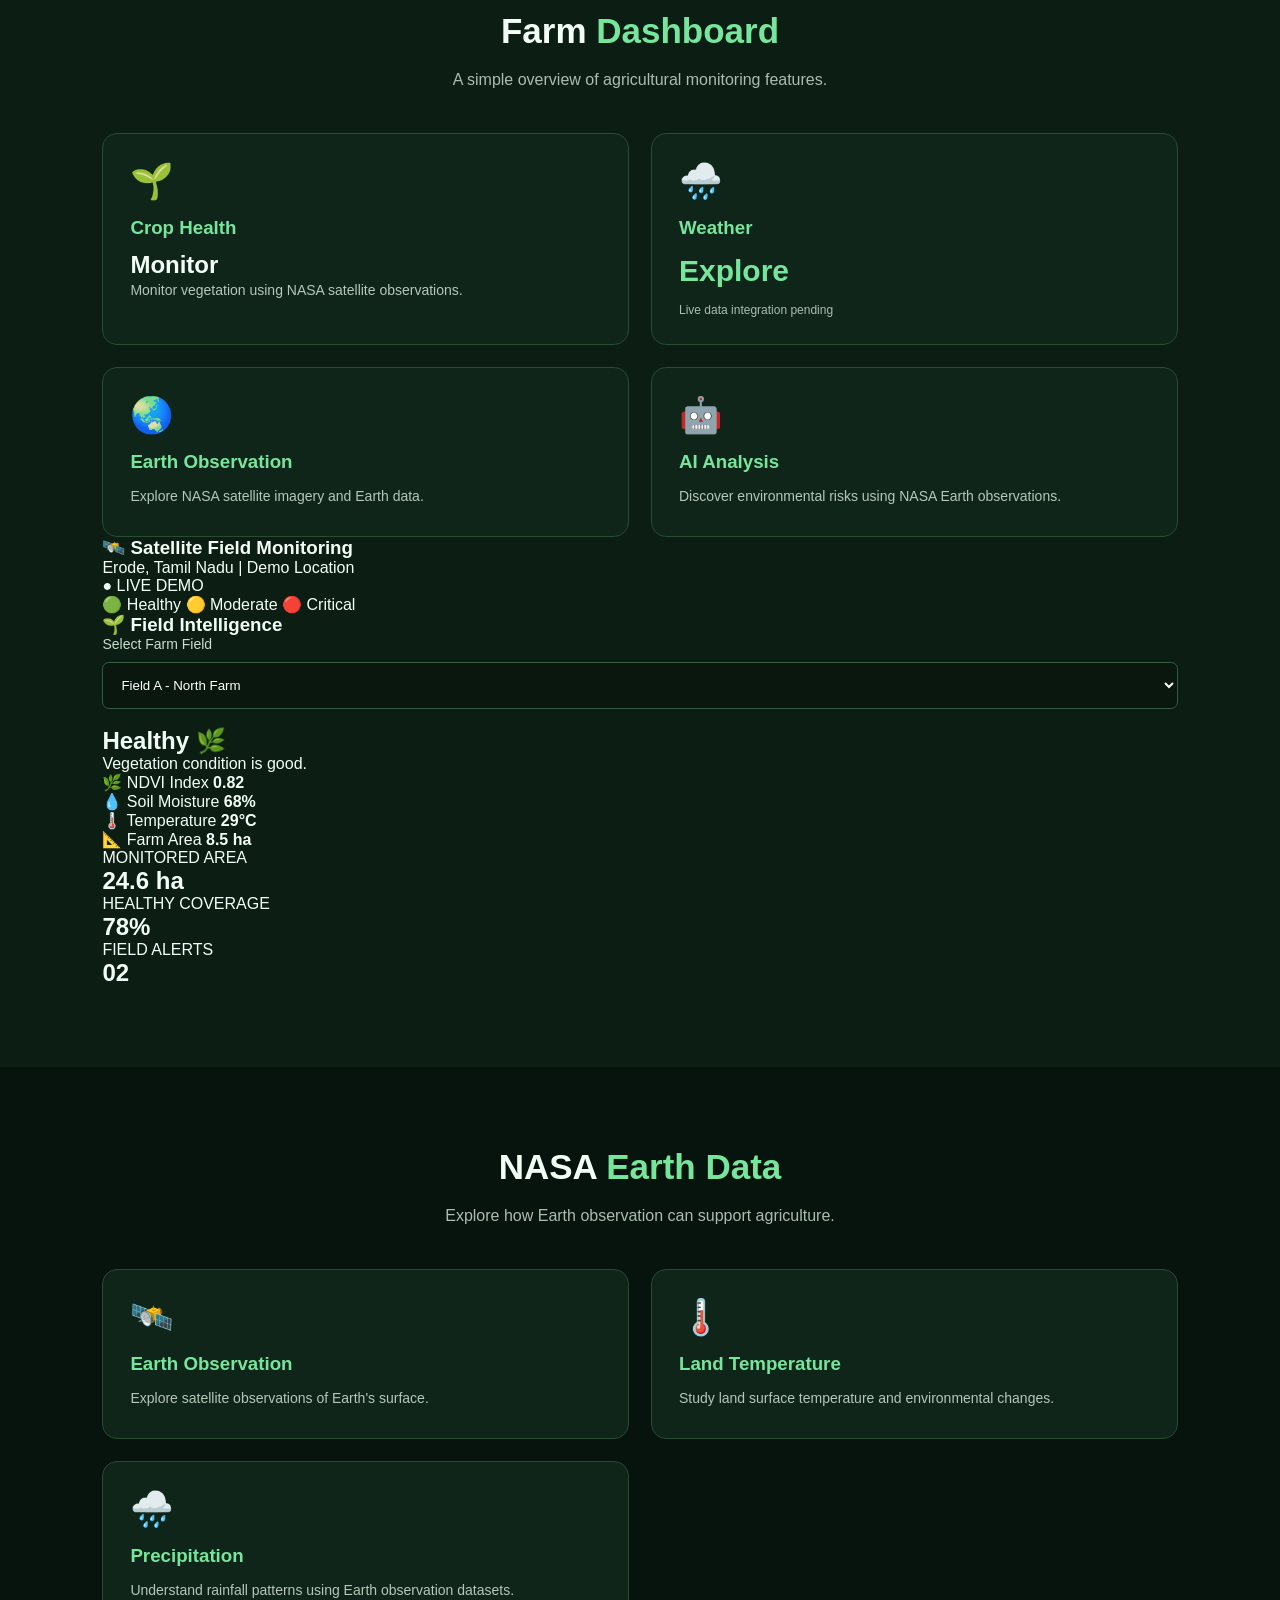
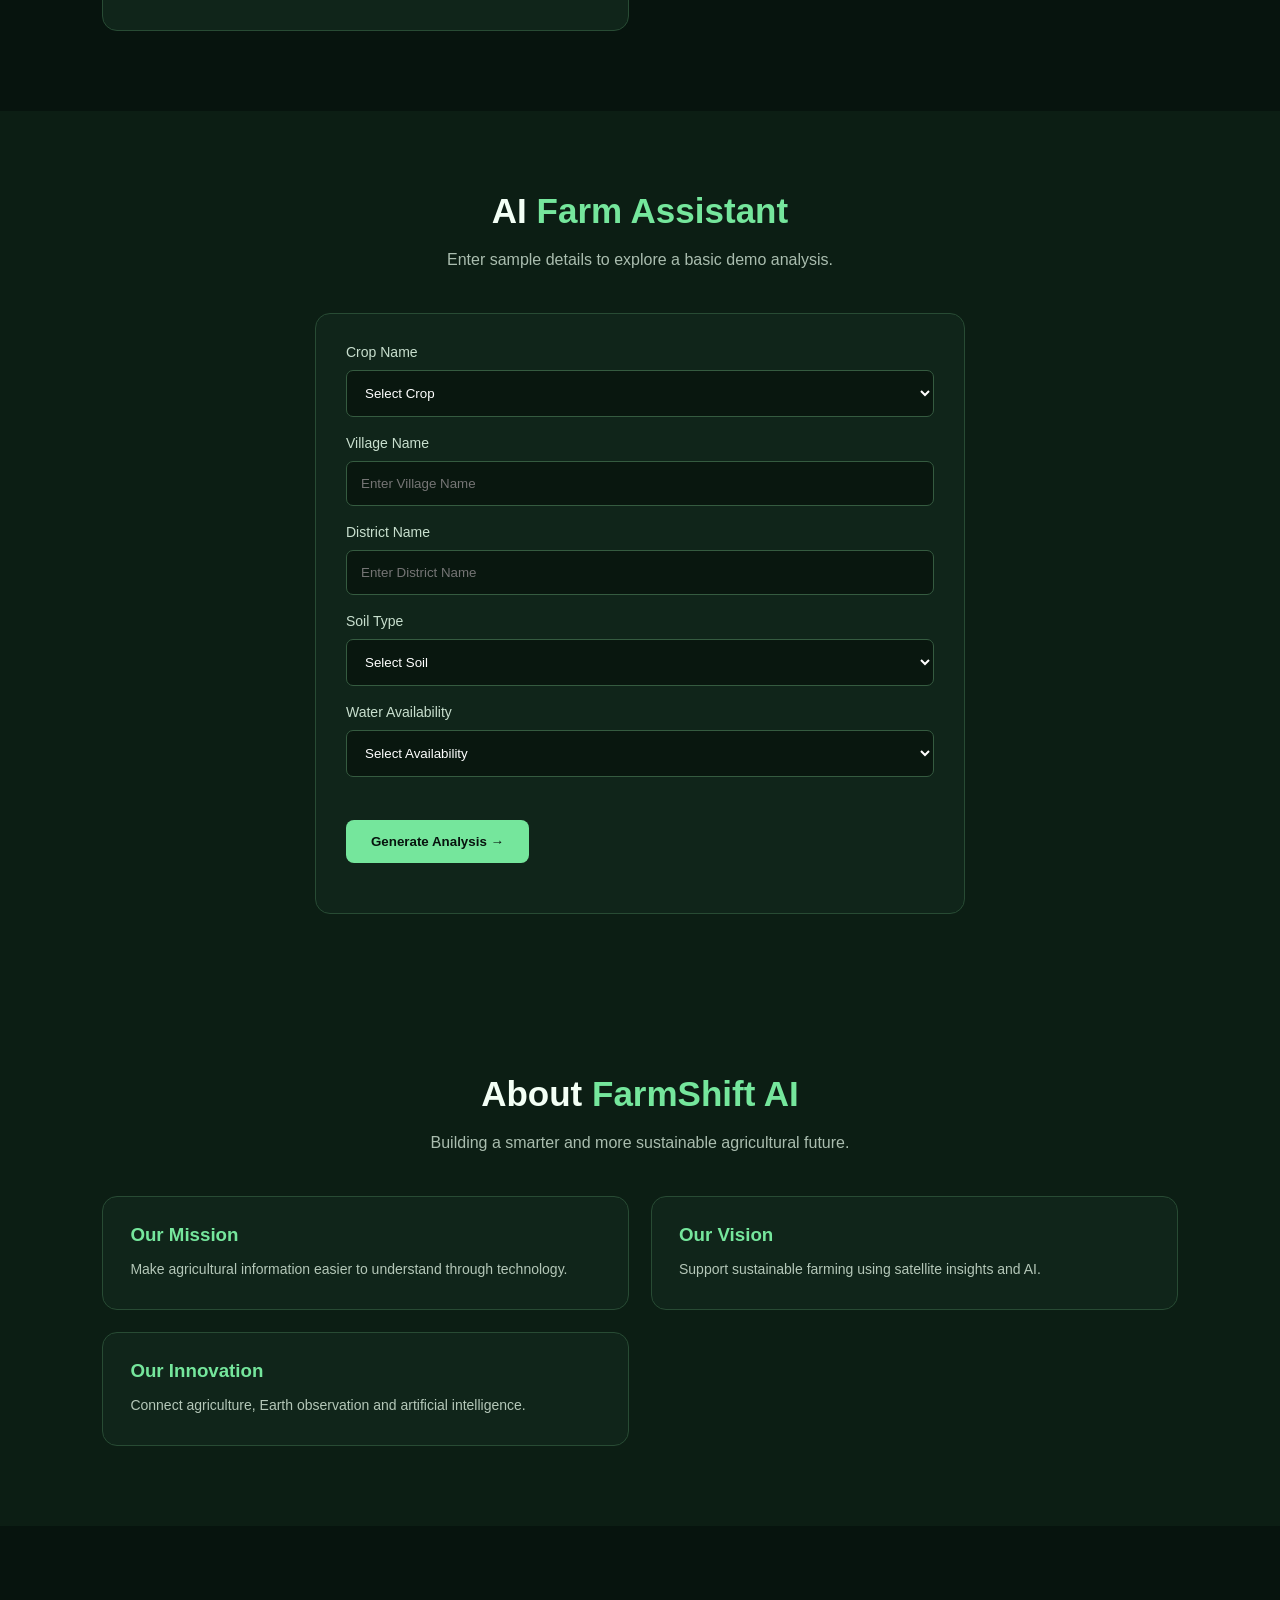
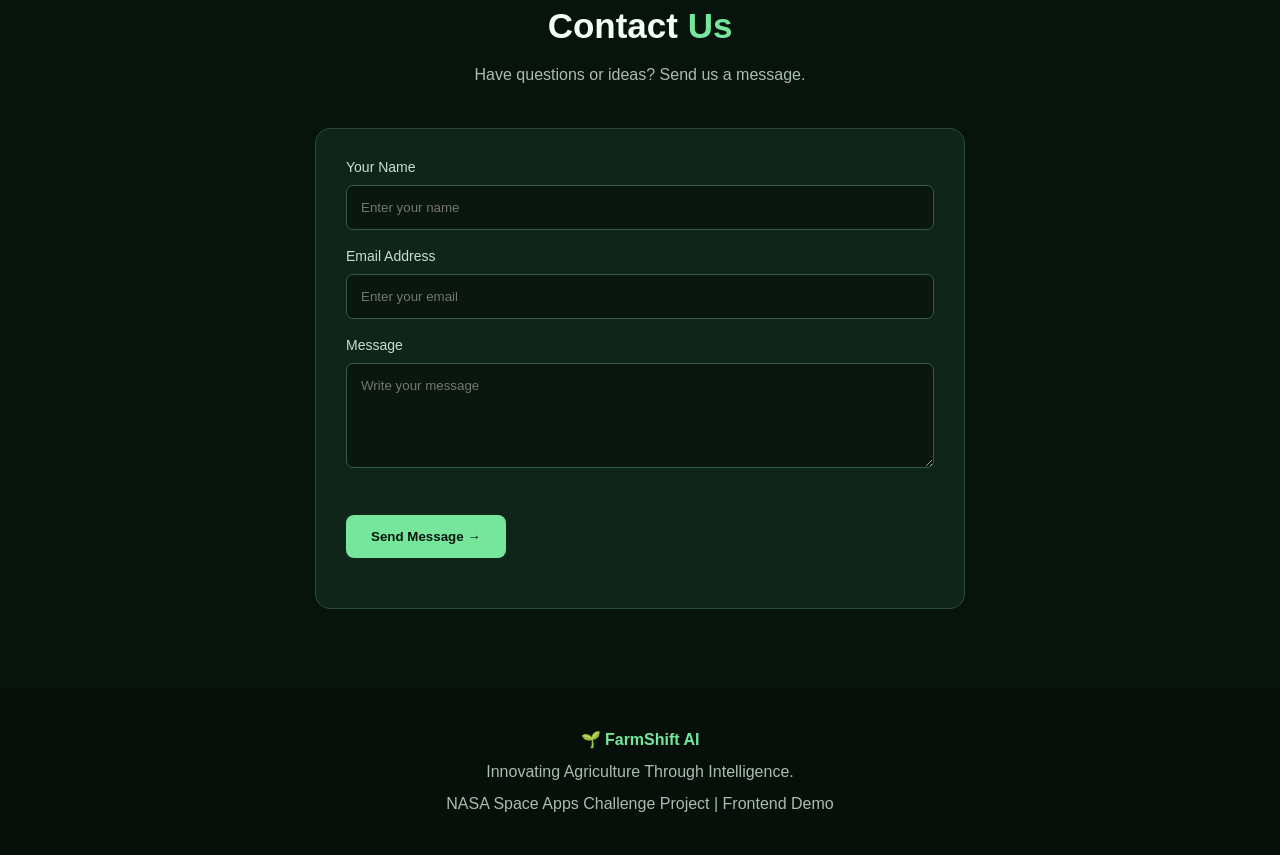
==== commit 9e398998: "index.html" ====
--- a/index.html
+++ b/index.html
@@ -328,14 +328,79 @@
 
  </div>
 
- <!-- Farm Monitoring Map -->
- <div class="map" onclick="showFeature('map')">
-
+ <!-- FARM MONITORING MAP -->
+<div class="fm-dashboard">
+
+  <div class="fm-map-panel">
+    <div class="fm-map-top">
+      <div>
+        <h3>🛰️ Satellite Field Monitoring</h3>
+        <p>Erode, Tamil Nadu | Demo Location</p>
+      </div>
+      <span class="fm-live">● LIVE DEMO</span>
+    </div>
+
+    <div id="farmMap"></div>
+
+    <div class="fm-legend">
+      <span>🟢 Healthy</span>
+      <span>🟡 Moderate</span>
+      <span>🔴 Critical</span>
+    </div>
+  </div>
+
+  <div class="fm-sidebar">
+    <h3>🌱 Field Intelligence</h3>
+
+    <label>Select Farm Field</label>
+    <select id="fieldSelect" onchange="selectFarm()">
+      <option value="A">Field A - North Farm</option>
+      <option value="B">Field B - East Farm</option>
+      <option value="C">Field C - South Farm</option>
+    </select>
+
+    <div id="fieldStatus" class="fm-status">
+      <h2>Healthy 🌿</h2>
+      <p>Vegetation condition is good.</p>
+    </div>
+
+    <div class="fm-metric">
+      <span>🌿 NDVI Index</span>
+      <strong id="ndvi">0.82</strong>
+    </div>
+
+    <div class="fm-metric">
+      <span>💧 Soil Moisture</span>
+      <strong id="moisture">68%</strong>
+    </div>
+
+    <div class="fm-metric">
+      <span>🌡️ Temperature</span>
+      <strong id="temperature">29°C</strong>
+    </div>
+
+    <div class="fm-metric">
+      <span>📐 Farm Area</span>
+      <strong id="area">8.5 ha</strong>
+    </div>
+  </div>
+
+</div>
+
+<div class="fm-bottom">
   <div>
-   <div style="font-size:50px">🗺️</div>
-   <h3>Farm Monitoring Map</h3>
-   <p>Satellite map integration can be added here.</p>
-  </div>
+    <span>MONITORED AREA</span>
+    <h2>24.6 ha</h2>
+  </div>
+  <div>
+    <span>HEALTHY COVERAGE</span>
+    <h2>78%</h2>
+  </div>
+  <div>
+    <span>FIELD ALERTS</span>
+    <h2>02</h2>
+  </div>
+</div>
 
  </div>
 
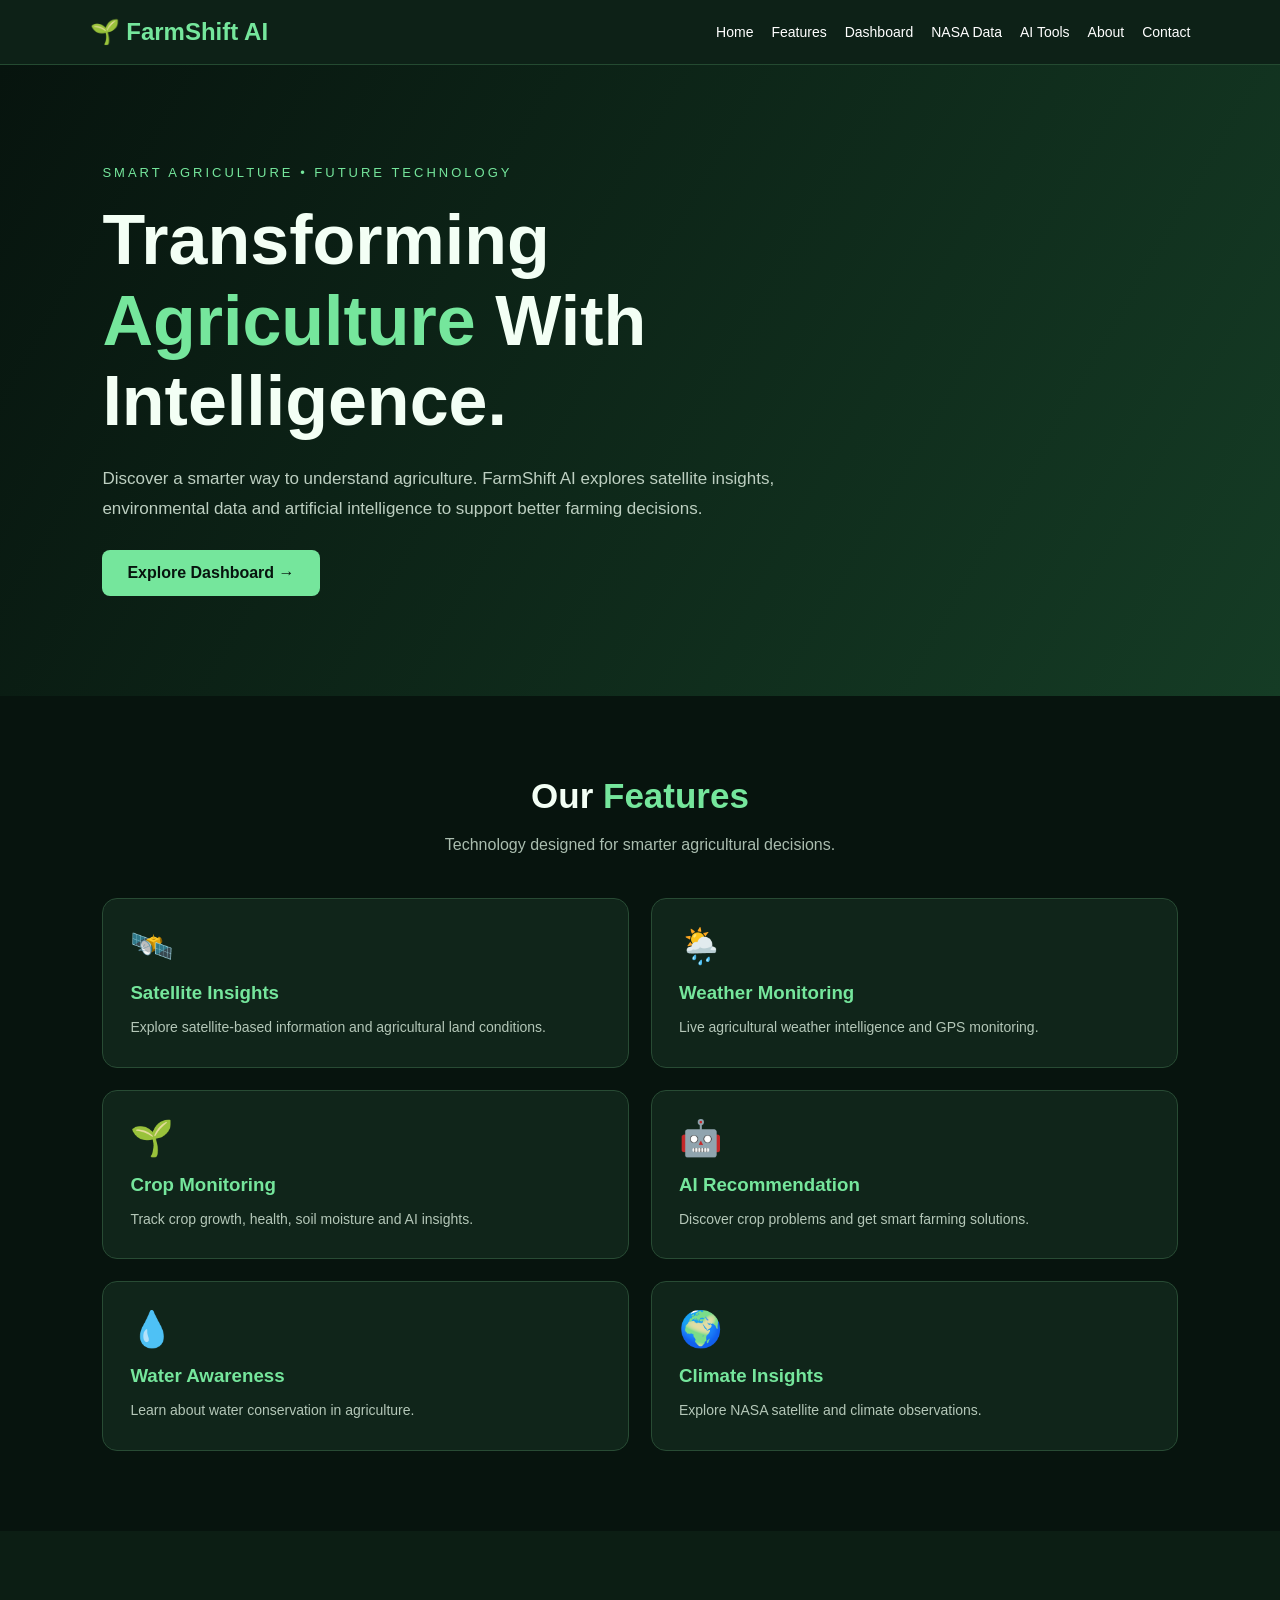
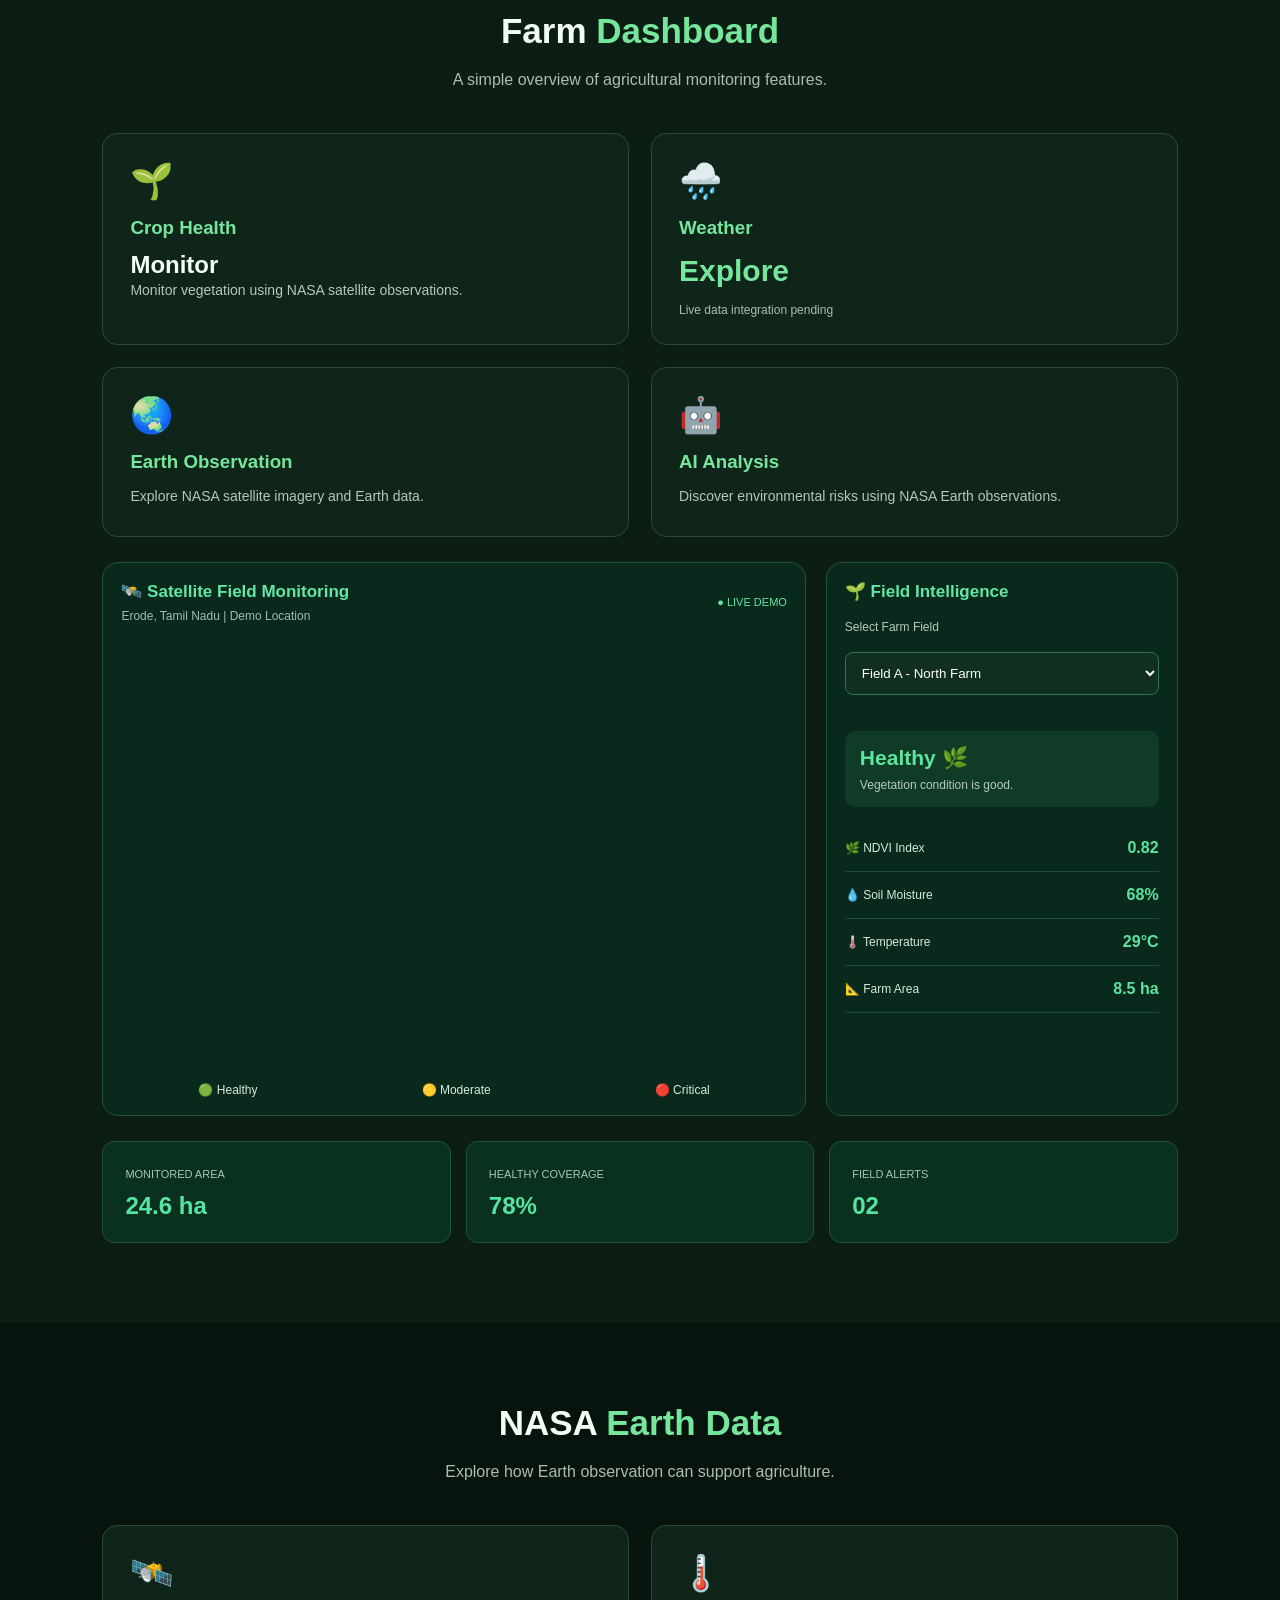
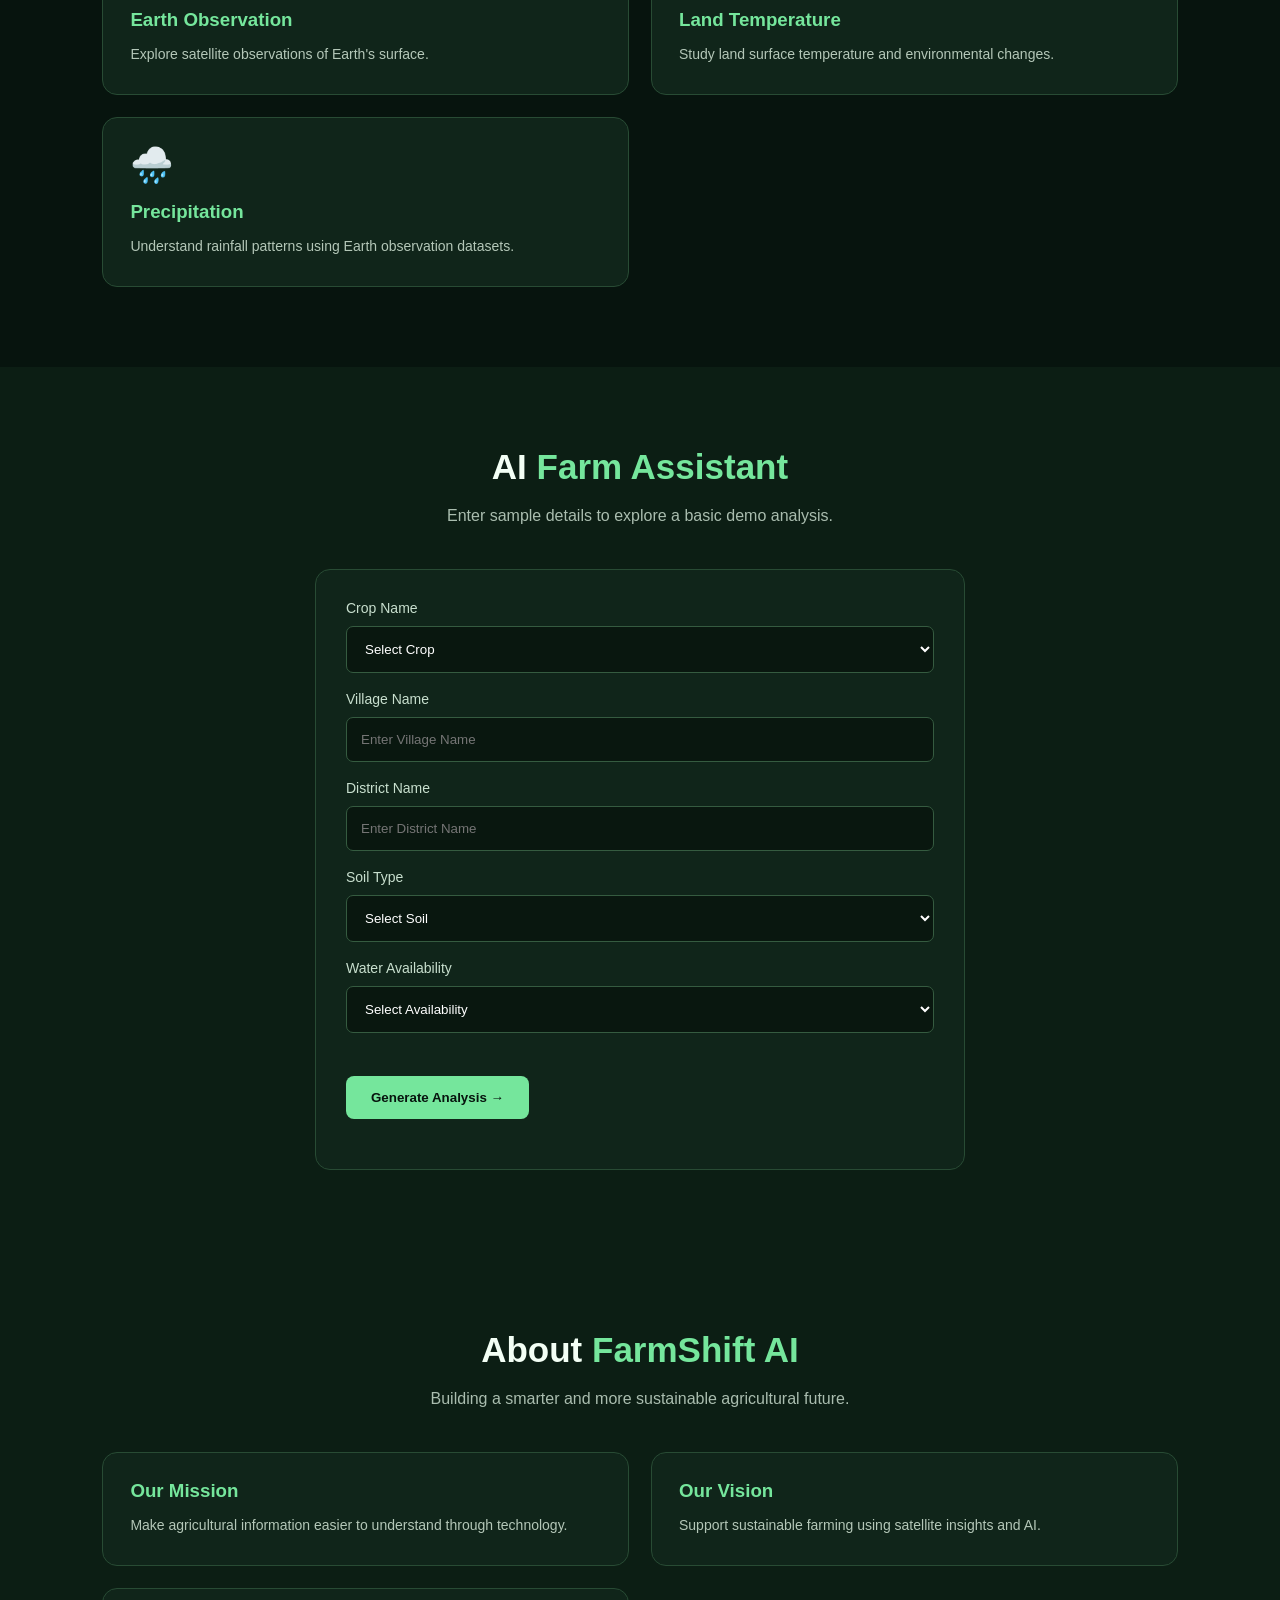
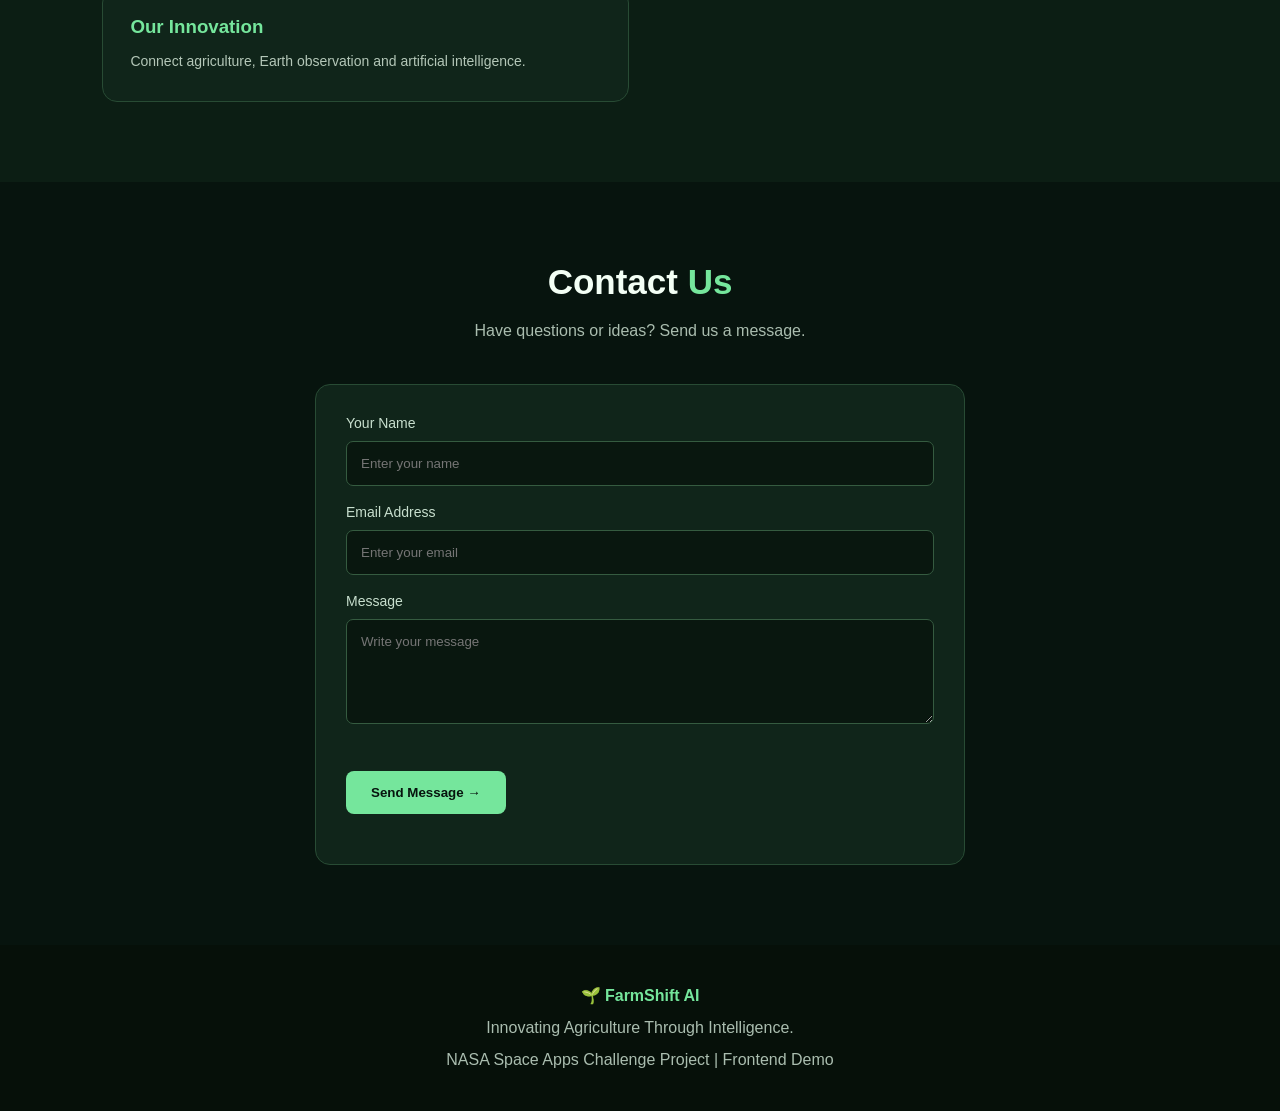
==== commit ed4423d5: "Update index.html" ====
--- a/index.html
+++ b/index.html
@@ -204,6 +204,155 @@
  section {padding:65px 6%}
  .heading h2 {font-size:29px}
 }
+ /* FARM MONITORING MAP DESIGN */
+
+.fm-dashboard {
+  display: grid;
+  grid-template-columns: 2fr 1fr;
+  gap: 20px;
+  margin: 25px 0;
+}
+
+.fm-map-panel,
+.fm-sidebar {
+  background: #09291c;
+  border: 1px solid #20513a;
+  border-radius: 16px;
+  padding: 18px;
+}
+
+.fm-map-top {
+  display: flex;
+  justify-content: space-between;
+  align-items: center;
+  margin-bottom: 15px;
+  gap: 10px;
+}
+
+.fm-map-top h3,
+.fm-sidebar h3 {
+  color: #62e5a5;
+  font-size: 17px;
+}
+
+.fm-map-top p {
+  color: #a5b9ae;
+  font-size: 12px;
+  margin-top: 7px;
+}
+
+.fm-live {
+  color: #65e5a4;
+  font-size: 11px;
+}
+
+#farmMap {
+  width: 100%;
+  height: 430px;
+  border-radius: 12px;
+  overflow: hidden;
+  z-index: 1;
+}
+
+.fm-legend {
+  display: flex;
+  justify-content: space-around;
+  flex-wrap: wrap;
+  gap: 10px;
+  padding-top: 15px;
+  color: #d5eadc;
+  font-size: 12px;
+}
+
+.fm-sidebar label {
+  display: block;
+  margin: 18px 0 8px;
+  color: #b6cabe;
+  font-size: 12px;
+}
+
+.fm-sidebar select {
+  width: 100%;
+  padding: 12px;
+  border-radius: 8px;
+  background: #102f21;
+  color: white;
+  border: 1px solid #39714e;
+}
+
+.fm-status {
+  background: #103b27;
+  padding: 15px;
+  border-radius: 10px;
+  margin: 18px 0;
+}
+
+.fm-status h2 {
+  color: #5ee49d;
+  font-size: 21px;
+  margin-bottom: 8px;
+}
+
+.fm-status p {
+  color: #b7cabc;
+  font-size: 12px;
+}
+
+.fm-metric {
+  display: flex;
+  justify-content: space-between;
+  align-items: center;
+  gap: 8px;
+  border-bottom: 1px solid #234a36;
+  padding: 14px 0;
+  color: #d5eadc;
+  font-size: 12px;
+}
+
+.fm-metric strong {
+  color: #5be4a0;
+  font-size: 16px;
+}
+
+.fm-bottom {
+  display: grid;
+  grid-template-columns: repeat(3, 1fr);
+  gap: 15px;
+  margin-top: 20px;
+}
+
+.fm-bottom div {
+  padding: 22px;
+  background: #0a3020;
+  border: 1px solid #20513a;
+  border-radius: 12px;
+}
+
+.fm-bottom span {
+  font-size: 11px;
+  color: #a6c7b4;
+}
+
+.fm-bottom h2 {
+  color: #55e5a0;
+  margin-top: 10px;
+}
+
+@media(max-width:750px) {
+  .fm-dashboard {
+    grid-template-columns: 1fr;
+  }
+
+  #farmMap {
+    height: 350px;
+  }
+
+  .fm-bottom {
+    grid-template-columns: 1fr;
+  }
+}
+
+
 </style>
 </head>
 
